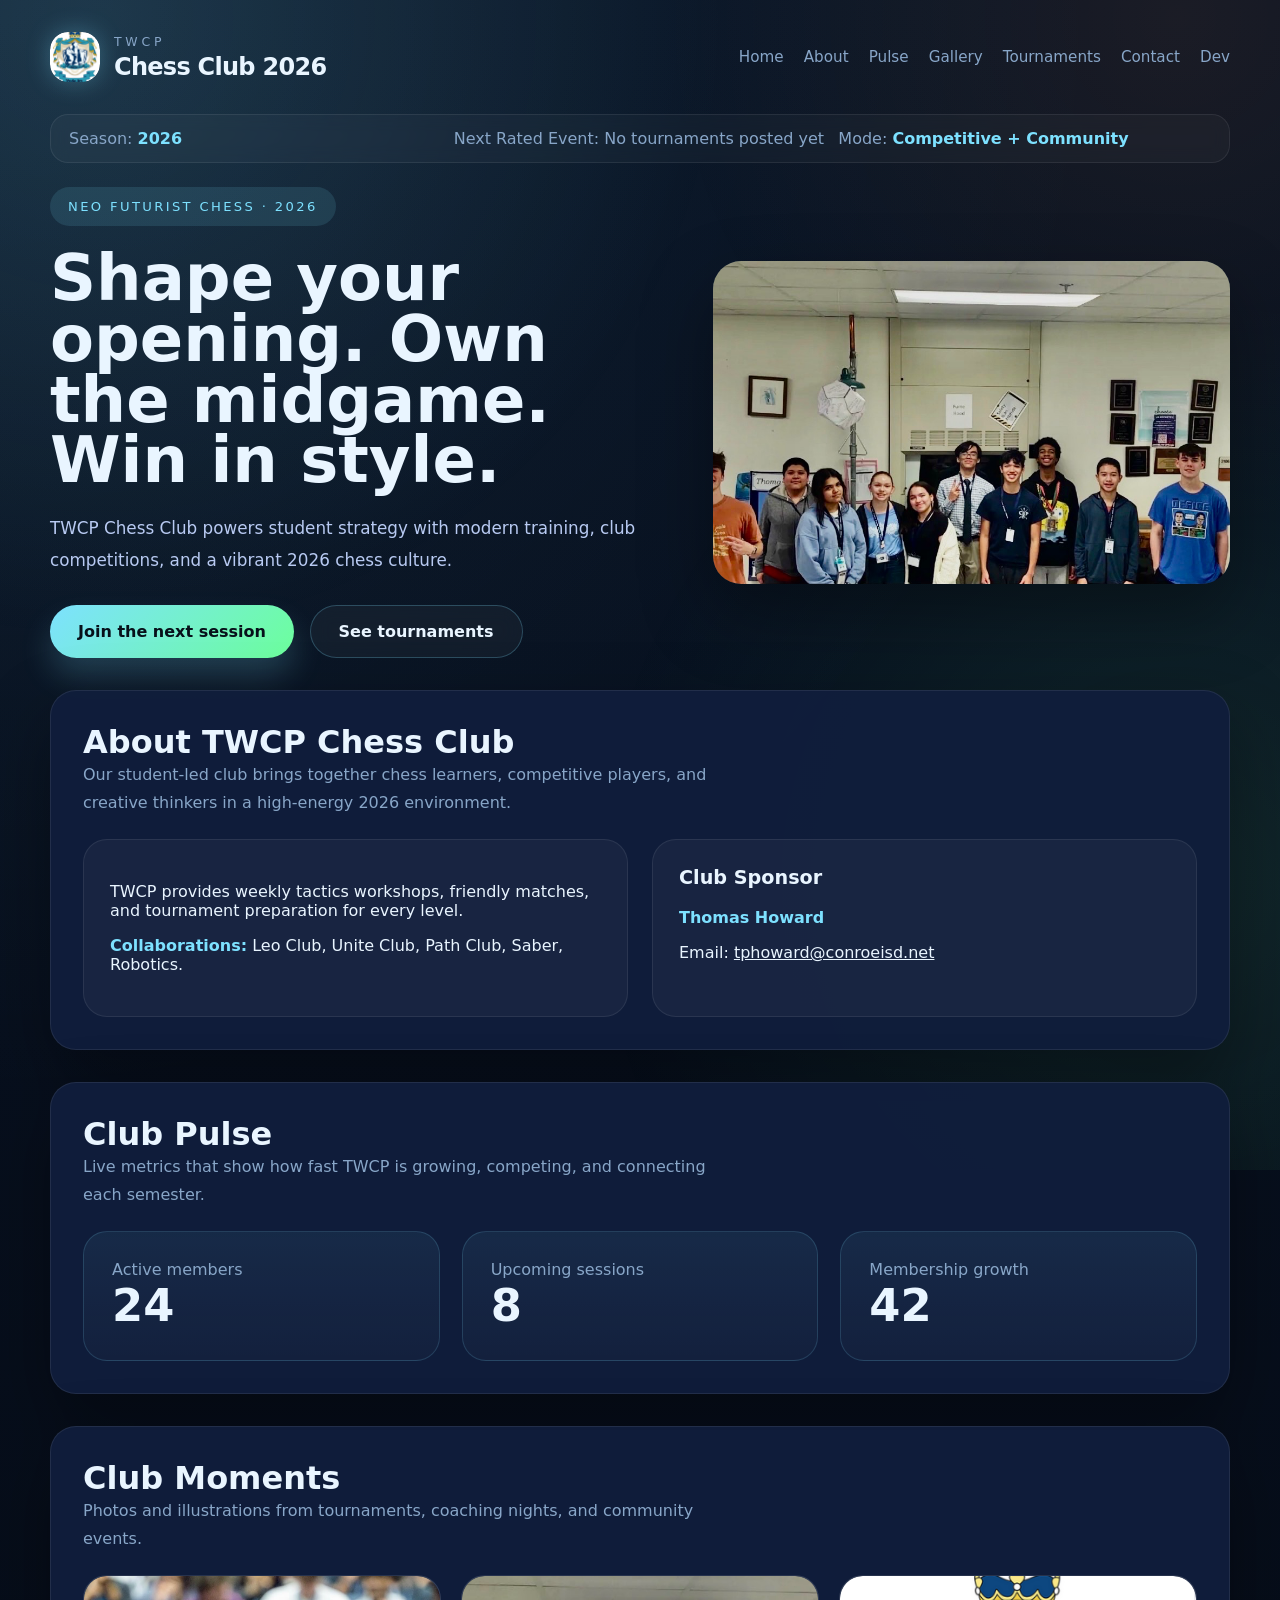
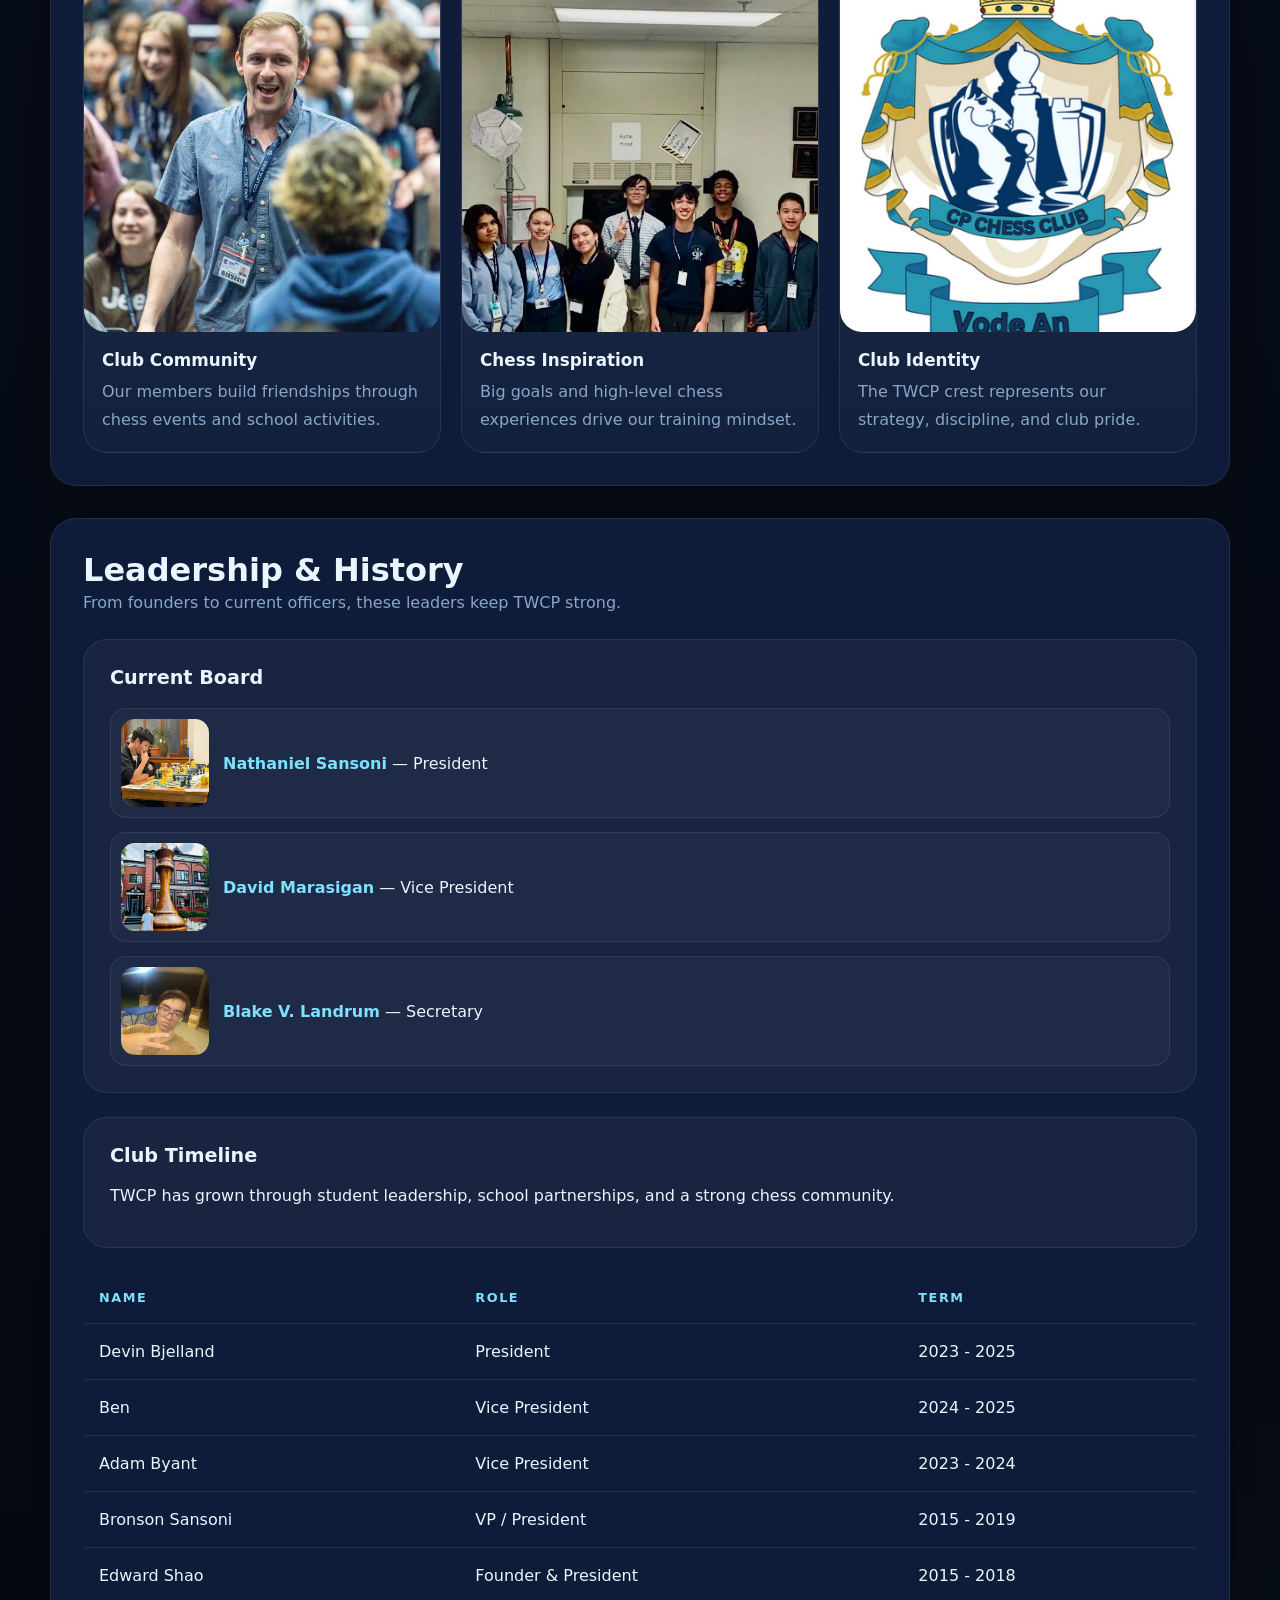
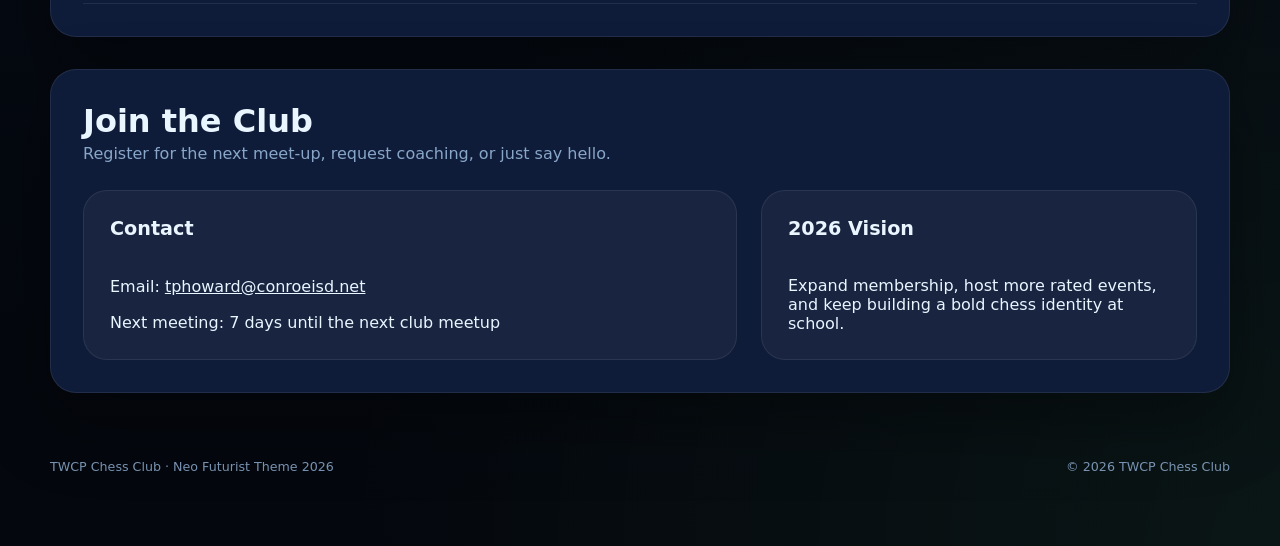
==== index.html @ beb4238e "Upgrade site to 2026, add tournaments/dev pages, and SEO metadata" ====
<!DOCTYPE html>
<html lang="en">
<head>
    <meta charset="UTF-8">
    <meta name="viewport" content="width=device-width, initial-scale=1.0">
    <title>TWCP Chess Club | Neo Futurist 2026</title>
    <meta name="description" content="TWCP Chess Club 2026: student-led chess training, tournaments, coaching, and club leadership at The Woodlands College Park.">
    <meta name="keywords" content="TWCP Chess Club, College Park Chess, student chess, school tournaments, chess club 2026">
    <meta name="author" content="TWCP Chess Club">
    <meta name="robots" content="index, follow, max-image-preview:large">
    <meta name="theme-color" content="#081223">
    <link rel="canonical" href="https://twcp-chess.github.io/">
    <meta property="og:type" content="website">
    <meta property="og:title" content="TWCP Chess Club | Neo Futurist 2026">
    <meta property="og:description" content="Join TWCP Chess Club for tournaments, training, and high-energy chess in 2026.">
    <meta property="og:url" content="https://twcp-chess.github.io/">
    <meta property="og:image" content="https://twcp-chess.github.io/assets/logo.png">
    <meta name="twitter:card" content="summary_large_image">
    <meta name="twitter:title" content="TWCP Chess Club | Neo Futurist 2026">
    <meta name="twitter:description" content="Student chess tournaments, growth, and community at TWCP in 2026.">
    <meta name="twitter:image" content="https://twcp-chess.github.io/assets/logo.png">
    <link rel="apple-touch-icon" sizes="180x180" href="apple-touch-icon.png">
    <link rel="icon" type="image/png" sizes="32x32" href="favicon-32x32.png">
    <link rel="icon" type="image/png" sizes="16x16" href="favicon-16x16.png">
    <link rel="manifest" href="site.webmanifest">
    <link rel="shortcut icon" href="favicon.ico">
    <link rel="stylesheet" href="styles.css">
    <script type="application/ld+json">
    {
      "@context": "https://schema.org",
      "@type": "SportsOrganization",
      "name": "TWCP Chess Club",
      "url": "https://twcp-chess.github.io/",
      "logo": "https://twcp-chess.github.io/assets/logo.png",
      "sport": "Chess",
      "email": "tphoward@conroeisd.net"
    }
    </script>
</head>
<body>
    <div class="ambient-glow"></div>
    <div class="page">
        <header class="site-header">
            <a class="brand" href="index.html#home">
                <span class="brand-mark"><img src="assets/logo.png" alt="TWCP Chess Club crest"></span>
                <span class="brand-title">
                    <small>TWCP</small>
                    <strong>Chess Club 2026</strong>
                </span>
            </a>
            <nav class="site-nav">
                <a href="#home">Home</a>
                <a href="#about">About</a>
                <a href="#pulse">Pulse</a>
                <a href="#gallery">Gallery</a>
                <a href="tournaments.html">Tournaments</a>
                <a href="#contact">Contact</a>
                <a href="dev.html">Dev</a>
            </nav>
        </header>

        <main>
            <section class="status-strip reveal">
                <p>Season: <strong>2026</strong></p>
                <p>Next Rated Event: <span class="next-event-inline">Loading…</span></p>
                <p>Mode: <strong>Competitive + Community</strong></p>
            </section>
            <section id="home" class="hero">
                <div class="hero-copy">
                    <span class="badge">Neo Futurist Chess · 2026</span>
                    <h1 class="hero-title">Shape your opening. Own the midgame. Win in style.</h1>
                    <p>TWCP Chess Club powers student strategy with modern training, club competitions, and a vibrant 2026 chess culture.</p>
                    <div class="hero-actions">
                        <a href="#contact" class="button button-primary">Join the next session</a>
                        <a href="tournaments.html" class="button button-secondary">See tournaments</a>
                    </div>
                </div>
                <div class="hero-media">
                    <img src="assets/images/chess-hall.jpg" alt="TWCP member at the World Chess Hall of Fame" loading="lazy">
                </div>
            </section>

            <section id="about" class="panel">
                <div class="section-heading">
                    <div>
                        <h2>About TWCP Chess Club</h2>
                        <p>Our student-led club brings together chess learners, competitive players, and creative thinkers in a high-energy 2026 environment.</p>
                    </div>
                </div>
                <div class="content-grid grid-2">
                    <div class="card">
                        <p>TWCP provides weekly tactics workshops, friendly matches, and tournament preparation for every level.</p>
                        <p><strong>Collaborations:</strong> Leo Club, Unite Club, Path Club, Saber, Robotics.</p>
                    </div>
                    <div class="card">
                        <h3>Club Sponsor</h3>
                        <p><strong>Thomas Howard</strong></p>
                        <p>Email: <a href="mailto:tphoward@conroeisd.net">tphoward@conroeisd.net</a></p>
                    </div>
                </div>
            </section>

            <section id="pulse" class="panel">
                <div class="section-heading">
                    <div>
                        <h2>Club Pulse</h2>
                        <p>Live metrics that show how fast TWCP is growing, competing, and connecting each semester.</p>
                    </div>
                </div>
                <div class="stats-grid">
                    <div class="stat-card">
                        <p>Active members</p>
                        <span class="stat-number" data-target="24">0</span>
                    </div>
                    <div class="stat-card">
                        <p>Upcoming sessions</p>
                        <span class="stat-number" data-target="8">0</span>
                    </div>
                    <div class="stat-card">
                        <p>Membership growth</p>
                        <span class="stat-number" data-target="42">0</span>
                    </div>
                </div>
            </section>

            <section id="gallery" class="panel">
                <div class="section-heading">
                    <div>
                        <h2>Club Moments</h2>
                        <p>Photos and illustrations from tournaments, coaching nights, and community events.</p>
                    </div>
                </div>
                <div class="gallery-grid">
                    <article class="gallery-card">
                        <img src="assets/images/club-group.jpg" alt="TWCP Chess Club members group photo">
                        <div class="caption">
                            <h3>Club Community</h3>
                            <p>Our members build friendships through chess events and school activities.</p>
                        </div>
                    </article>
                    <article class="gallery-card">
                        <img src="assets/images/chess-hall.jpg" alt="TWCP member visiting World Chess Hall of Fame">
                        <div class="caption">
                            <h3>Chess Inspiration</h3>
                            <p>Big goals and high-level chess experiences drive our training mindset.</p>
                        </div>
                    </article>
                    <article class="gallery-card">
                        <img src="assets/logo.png" alt="TWCP Chess Club crest logo">
                        <div class="caption">
                            <h3>Club Identity</h3>
                            <p>The TWCP crest represents our strategy, discipline, and club pride.</p>
                        </div>
                    </article>
                </div>
            </section>

            <section id="leadership" class="panel">
                <div class="section-heading">
                    <div>
                        <h2>Leadership & History</h2>
                        <p>From founders to current officers, these leaders keep TWCP strong.</p>
                    </div>
                </div>
                <div class="content-grid">
                    <div class="card">
                        <h3>Current Board</h3>
                        <div class="leaders-grid">
                            <article class="leader-card">
                                <img src="assets/images/nathaniel-sansoni.png" alt="Nathaniel Sansoni portrait">
                                <p><strong>Nathaniel Sansoni</strong> — President</p>
                            </article>
                            <article class="leader-card">
                                <img src="assets/images/david-marasigan.jpg" alt="David Marasigan portrait">
                                <p><strong>David Marasigan</strong> — Vice President</p>
                            </article>
                            <article class="leader-card">
                                <img src="assets/images/blake-landrum.jpg" alt="Blake V. Landrum portrait">
                                <p><strong>Blake V. Landrum</strong> — Secretary</p>
                            </article>
                        </div>
                    </div>
                    <div class="card">
                        <h3>Club Timeline</h3>
                        <p>TWCP has grown through student leadership, school partnerships, and a strong chess community.</p>
                    </div>
                </div>
                <table class="leadership-table">
                    <thead>
                        <tr>
                            <th>Name</th>
                            <th>Role</th>
                            <th>Term</th>
                        </tr>
                    </thead>
                    <tbody>
                        <tr><td>Devin Bjelland</td><td>President</td><td>2023 - 2025</td></tr>
                        <tr><td>Ben</td><td>Vice President</td><td>2024 - 2025</td></tr>
                        <tr><td>Adam Byant</td><td>Vice President</td><td>2023 - 2024</td></tr>
                        <tr><td>Bronson Sansoni</td><td>VP / President</td><td>2015 - 2019</td></tr>
                        <tr><td>Edward Shao</td><td>Founder & President</td><td>2015 - 2018</td></tr>
                    </tbody>
                </table>
            </section>

            <section id="contact" class="panel">
                <div class="section-heading">
                    <div>
                        <h2>Join the Club</h2>
                        <p>Register for the next meet-up, request coaching, or just say hello.</p>
                    </div>
                </div>
                <div class="contact-grid">
                    <div class="card contact-card">
                        <h3>Contact</h3>
                        <p>Email: <a href="mailto:tphoward@conroeisd.net">tphoward@conroeisd.net</a></p>
                        <p>Next meeting: <span class="next-event">Loading…</span></p>
                    </div>
                    <div class="card contact-card">
                        <h3>2026 Vision</h3>
                        <p>Expand membership, host more rated events, and keep building a bold chess identity at school.</p>
                    </div>
                </div>
            </section>
        </main>

        <footer class="footer">
            <small>TWCP Chess Club · Neo Futurist Theme 2026</small>
            <small>&copy; <span id="year"></span> TWCP Chess Club</small>
        </footer>
    </div>

    <script src="scripts.js"></script>
</body>
</html>
---- styles.css ----
:root {
    --bg: #05070f;
    --panel: rgba(16, 30, 60, 0.96);
    --panel-soft: rgba(24, 40, 72, 0.88);
    --border: rgba(125, 225, 255, 0.18);
    --text: #e9f5ff;
    --muted: #88a6c8;
    --neon: #7de1ff;
    --accent: #6cff9b;
    --shadow: 0 30px 70px rgba(0, 0, 0, 0.34);
    --radius: 26px;
}

* {
    box-sizing: border-box;
}

html {
    scroll-behavior: smooth;
}

body {
    margin: 0;
    min-height: 100%;
    font-family: Inter, system-ui, -apple-system, BlinkMacSystemFont, 'Segoe UI', sans-serif;
    color: var(--text);
    background: radial-gradient(circle at top left, rgba(125, 225, 255, 0.08), transparent 28%),
                radial-gradient(circle at bottom right, rgba(108, 255, 155, 0.06), transparent 24%),
                linear-gradient(180deg, #081223 0%, #04070d 100%);
    overflow-x: hidden;
}

.ambient-glow {
    position: fixed;
    inset: -30% -20%;
    background:
        radial-gradient(circle at 20% 20%, rgba(125, 225, 255, 0.12), transparent 34%),
        radial-gradient(circle at 80% 80%, rgba(108, 255, 155, 0.1), transparent 32%),
        radial-gradient(circle at 80% 20%, rgba(255, 156, 76, 0.08), transparent 28%);
    animation: drift 18s ease-in-out infinite alternate;
    pointer-events: none;
    z-index: 0;
}

@keyframes drift {
    from {
        transform: translate3d(-2%, -1%, 0) scale(1);
    }
    to {
        transform: translate3d(2%, 1%, 0) scale(1.08);
    }
}

img {
    display: block;
    max-width: 100%;
    height: auto;
    border-radius: 22px;
}

a {
    color: inherit;
}

.page {
    width: min(1180px, calc(100% - 32px));
    margin: 0 auto;
    padding: 32px 0 72px;
    position: relative;
    z-index: 1;
}

.site-header {
    display: flex;
    align-items: center;
    justify-content: space-between;
    flex-wrap: wrap;
    gap: 18px;
    padding-bottom: 24px;
}

.brand {
    display: inline-flex;
    align-items: center;
    gap: 14px;
    text-decoration: none;
}

.brand-mark {
    width: 50px;
    height: 50px;
    border-radius: 18px;
    overflow: hidden;
    display: inline-block;
    box-shadow: 0 0 25px rgba(125, 225, 255, 0.3);
}

.brand-mark img {
    width: 100%;
    height: 100%;
    object-fit: cover;
    border-radius: 18px;
}

.brand-title {
    display: grid;
    gap: 4px;
}

.brand-title small {
    text-transform: uppercase;
    letter-spacing: 0.3em;
    color: var(--muted);
    font-size: 0.78rem;
}

.brand-title strong {
    font-size: 1.5rem;
    letter-spacing: -0.03em;
}

.site-nav {
    display: flex;
    flex-wrap: wrap;
    gap: 20px;
    align-items: center;
}

.site-nav a {
    text-decoration: none;
    color: var(--muted);
    font-size: 0.95rem;
    transition: color 0.24s ease;
}

.site-nav a:hover {
    color: var(--neon);
}

.status-strip {
    display: grid;
    gap: 12px;
    grid-template-columns: repeat(3, minmax(0, 1fr));
    margin: 8px 0 20px;
    padding: 14px 18px;
    border: 1px solid rgba(255,255,255,0.08);
    border-radius: 18px;
    background: rgba(255,255,255,0.03);
    backdrop-filter: blur(8px);
}

.status-strip p {
    margin: 0;
    color: var(--muted);
}

.status-strip strong {
    color: var(--neon);
}

.hero {
    display: grid;
    grid-template-columns: 1.1fr 0.9fr;
    gap: 32px;
    align-items: center;
    margin-top: 24px;
}

.hero-copy {
    max-width: 620px;
}

.hero-copy .badge {
    display: inline-flex;
    align-items: center;
    gap: 10px;
    padding: 12px 18px;
    border-radius: 999px;
    background: rgba(125, 225, 255, 0.12);
    color: var(--neon);
    font-size: 0.82rem;
    letter-spacing: 0.18em;
    text-transform: uppercase;
}

.hero-title {
    margin: 22px 0 0;
    font-size: clamp(2.75rem, 5vw, 4.6rem);
    line-height: 0.95;
}

.hero-copy p {
    margin: 22px 0 0;
    color: #b8caf2;
    max-width: 620px;
    line-height: 1.9;
    font-size: 1.05rem;
}

.hero-actions {
    display: flex;
    flex-wrap: wrap;
    gap: 16px;
    margin-top: 28px;
}

.button {
    display: inline-flex;
    align-items: center;
    justify-content: center;
    padding: 16px 28px;
    border-radius: 999px;
    font-weight: 700;
    text-decoration: none;
    transition: transform 0.22s ease, box-shadow 0.22s ease;
}

.button-primary {
    background: linear-gradient(135deg, var(--neon), var(--accent));
    color: #07101a;
    box-shadow: 0 18px 32px rgba(125, 225, 255, 0.2);
}

.button-secondary {
    border: 1px solid rgba(125, 225, 255, 0.24);
    color: var(--text);
    backdrop-filter: blur(10px);
    background: rgba(255,255,255,0.04);
}

.button:hover {
    transform: translateY(-2px);
}

.hero-media {
    position: relative;
    overflow: hidden;
    border-radius: 28px;
    box-shadow: var(--shadow);
    background: linear-gradient(180deg, rgba(125,225,255,0.12), rgba(15,30,60,0.96));
}

.hero-media img {
    width: 100%;
    aspect-ratio: 16 / 10;
    object-fit: cover;
}

.panel {
    margin-top: 32px;
    padding: 32px;
    border-radius: var(--radius);
    background: var(--panel);
    border: 1px solid rgba(255,255,255,0.08);
    box-shadow: var(--shadow);
}

.reveal {
    opacity: 0;
    transform: translateY(14px);
    transition: opacity 0.45s ease, transform 0.45s ease;
}

.reveal.in-view {
    opacity: 1;
    transform: translateY(0);
}

.section-heading {
    display: flex;
    align-items: flex-end;
    justify-content: space-between;
    gap: 18px;
    margin-bottom: 22px;
}

.section-heading h2 {
    margin: 0;
    font-size: 2rem;
}

.section-heading p {
    margin: 0;
    color: var(--muted);
    max-width: 640px;
    line-height: 1.75;
}

.content-grid {
    display: grid;
    gap: 24px;
}

.grid-3 {
    grid-template-columns: repeat(3, minmax(0, 1fr));
}

.grid-2 {
    grid-template-columns: repeat(2, minmax(0, 1fr));
}

.card {
    padding: 26px;
    border-radius: 24px;
    background: rgba(255,255,255,0.04);
    border: 1px solid rgba(255,255,255,0.08);
}

.card strong {
    color: var(--neon);
}

.card h3 {
    margin-top: 0;
    font-size: 1.2rem;
}

.stats-grid {
    display: grid;
    gap: 22px;
    grid-template-columns: repeat(3, minmax(0, 1fr));
}

.stat-card {
    padding: 28px;
    background: linear-gradient(180deg, rgba(125,225,255,0.07), rgba(255,255,255,0.02));
    border: 1px solid rgba(125, 225, 255, 0.16);
    border-radius: 24px;
}

.stat-card p {
    margin: 0;
    color: var(--muted);
}

.stat-number {
    margin-top: 18px;
    font-size: 2.8rem;
    font-weight: 800;
}

.gallery-grid {
    display: grid;
    gap: 20px;
    grid-template-columns: repeat(3, minmax(0, 1fr));
}

.gallery-card {
    overflow: hidden;
    border-radius: 24px;
    background: linear-gradient(180deg, rgba(255,255,255,0.08), rgba(255,255,255,0.02));
    border: 1px solid rgba(255,255,255,0.08);
}

.gallery-card img {
    width: 100%;
    display: block;
    aspect-ratio: 1 / 1;
    object-fit: cover;
}

.gallery-card .caption {
    padding: 18px;
}

.gallery-card .caption h3 {
    margin: 0 0 8px;
    font-size: 1.05rem;
}

.gallery-card .caption p {
    margin: 0;
    color: var(--muted);
    line-height: 1.75;
}

.leadership-table {
    width: 100%;
    border-collapse: collapse;
    margin-top: 24px;
}

.leaders-grid {
    margin-top: 16px;
    display: grid;
    gap: 14px;
}

.leader-card {
    display: grid;
    grid-template-columns: 88px 1fr;
    align-items: center;
    gap: 14px;
    background: rgba(255,255,255,0.03);
    border: 1px solid rgba(255,255,255,0.08);
    border-radius: 16px;
    padding: 10px;
}

.leader-card img {
    width: 88px;
    height: 88px;
    border-radius: 14px;
    object-fit: cover;
}

.leader-card p {
    margin: 0;
}

.leadership-table th,
.leadership-table td {
    padding: 18px 16px;
    border-bottom: 1px solid rgba(255,255,255,0.08);
    text-align: left;
}

.leadership-table th {
    color: var(--neon);
    font-size: 0.8rem;
    letter-spacing: 0.12em;
    text-transform: uppercase;
}

.leadership-table tbody tr:hover {
    background: rgba(125, 225, 255, 0.06);
}

.contact-grid {
    display: grid;
    gap: 24px;
    grid-template-columns: 1.2fr 0.8fr;
}

.event-list {
    display: grid;
    gap: 16px;
    grid-template-columns: repeat(3, minmax(0, 1fr));
}

.event-card {
    padding: 18px;
    border-radius: 18px;
    border: 1px solid rgba(255,255,255,0.08);
    background: linear-gradient(160deg, rgba(125,225,255,0.12), rgba(255,255,255,0.03));
}

.event-card h3 {
    margin: 0 0 8px;
}

.event-card p {
    margin: 6px 0;
    color: var(--muted);
}

.pill {
    display: inline-flex;
    font-size: 0.78rem;
    padding: 4px 10px;
    border-radius: 999px;
    background: rgba(108, 255, 155, 0.16);
    color: #c9ffd5;
    border: 1px solid rgba(108, 255, 155, 0.35);
}

.auth-wrap {
    max-width: 520px;
    margin: 48px auto 0;
}

.auth-form,
.event-form {
    display: grid;
    gap: 12px;
}

input,
select,
textarea {
    width: 100%;
    padding: 12px;
    border-radius: 12px;
    border: 1px solid rgba(255,255,255,0.15);
    background: rgba(0,0,0,0.25);
    color: var(--text);
    font: inherit;
}

textarea {
    min-height: 96px;
    resize: vertical;
}

.button-danger {
    background: linear-gradient(135deg, #ff7070, #ff9a6b);
    color: #2a0909;
}

.dev-toolbar {
    display: flex;
    gap: 12px;
    flex-wrap: wrap;
}

.hidden {
    display: none !important;
}

.muted-line {
    margin: 0;
    color: var(--muted);
    min-height: 1.2em;
}

.contact-card {
    display: grid;
    gap: 16px;
}

.contact-card p,
.contact-card strong {
    margin: 0;
}

.footer {
    margin-top: 42px;
    padding-top: 24px;
    display: flex;
    justify-content: space-between;
    align-items: center;
    flex-wrap: wrap;
    gap: 12px;
    color: var(--muted);
    font-size: 0.95rem;
}

footer small {
    opacity: 0.88;
}

@media (max-width: 980px) {
    .hero {
        grid-template-columns: 1fr;
    }

    .stats-grid,
    .gallery-grid,
    .event-list,
    .status-strip {
        grid-template-columns: 1fr;
    }

    .contact-grid {
        grid-template-columns: 1fr;
    }
}

@media (max-width: 680px) {
    .page {
        width: calc(100% - 24px);
    }

    .site-header {
        align-items: flex-start;
    }

    .site-nav {
        justify-content: center;
        width: 100%;
    }

    .hero-title {
        font-size: 2.8rem;
    }
}
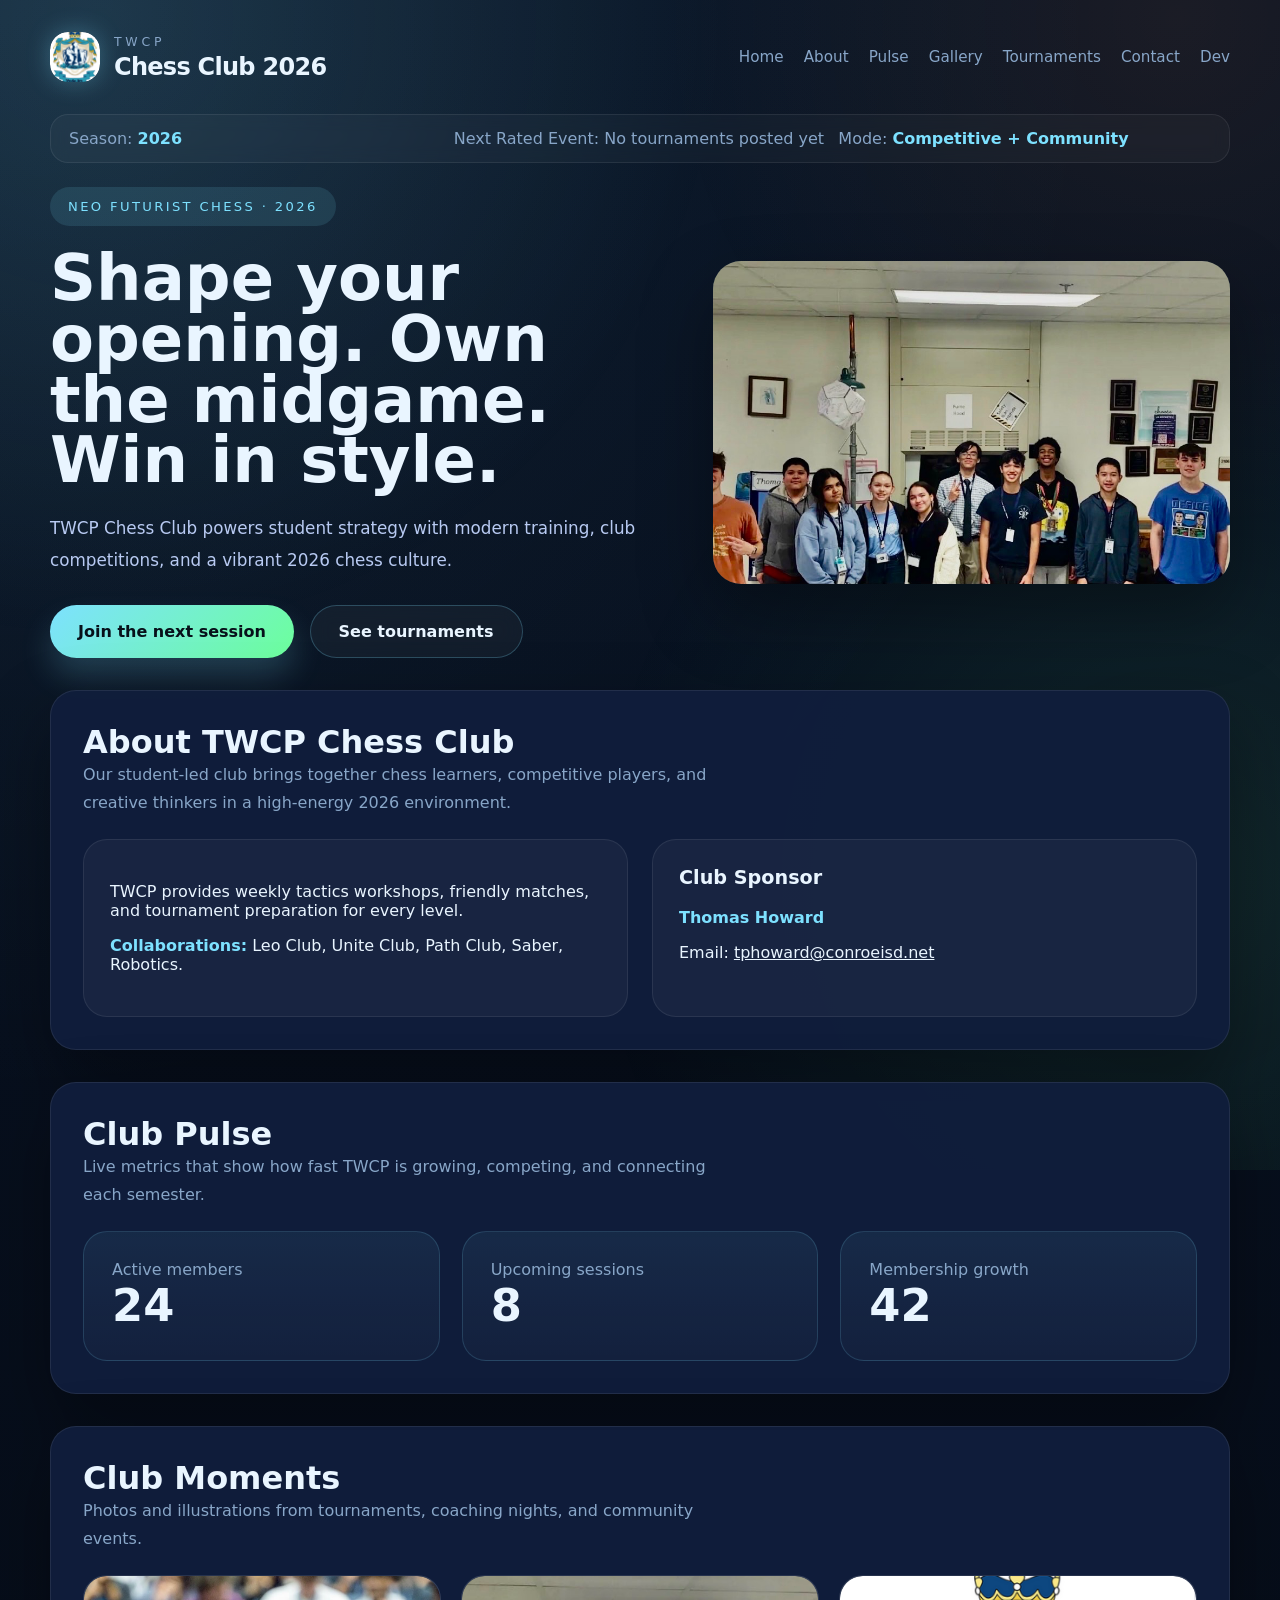
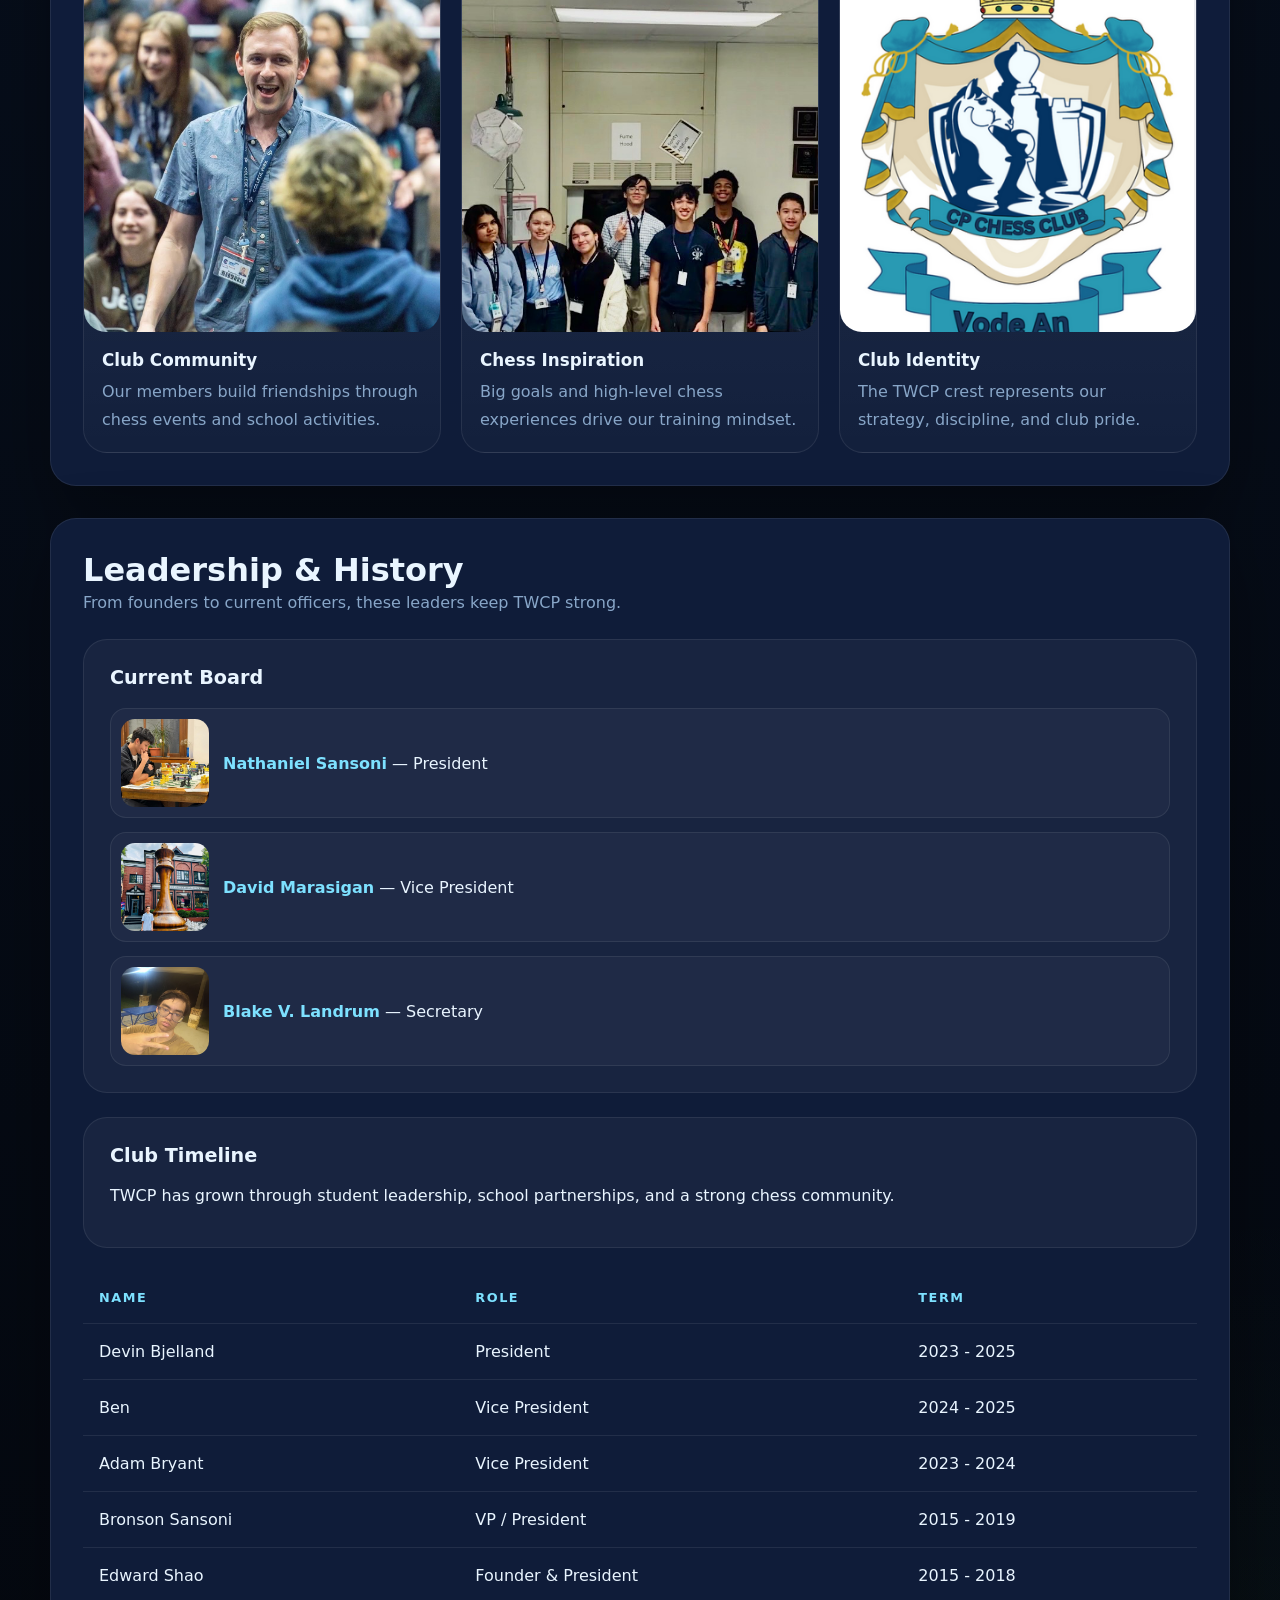
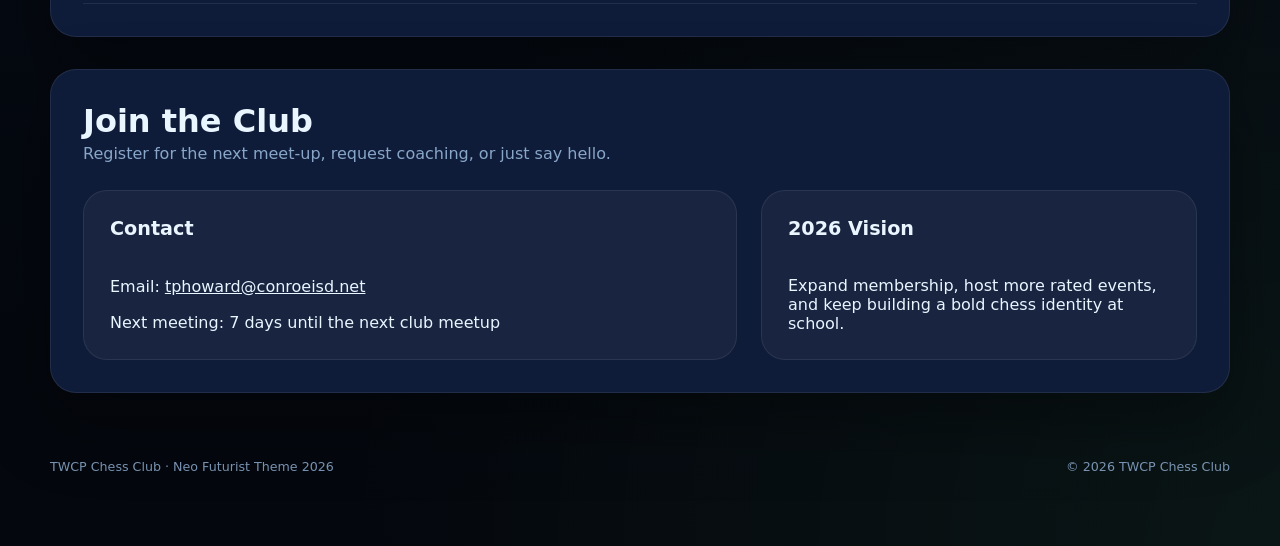
==== commit f02ebf33: "Name changes" ====
--- a/index.html
+++ b/index.html
@@ -196,7 +196,7 @@
                     <tbody>
                         <tr><td>Devin Bjelland</td><td>President</td><td>2023 - 2025</td></tr>
                         <tr><td>Ben</td><td>Vice President</td><td>2024 - 2025</td></tr>
-                        <tr><td>Adam Byant</td><td>Vice President</td><td>2023 - 2024</td></tr>
+                        <tr><td>Adam Bryant</td><td>Vice President</td><td>2023 - 2024</td></tr>
                         <tr><td>Bronson Sansoni</td><td>VP / President</td><td>2015 - 2019</td></tr>
                         <tr><td>Edward Shao</td><td>Founder & President</td><td>2015 - 2018</td></tr>
                     </tbody>
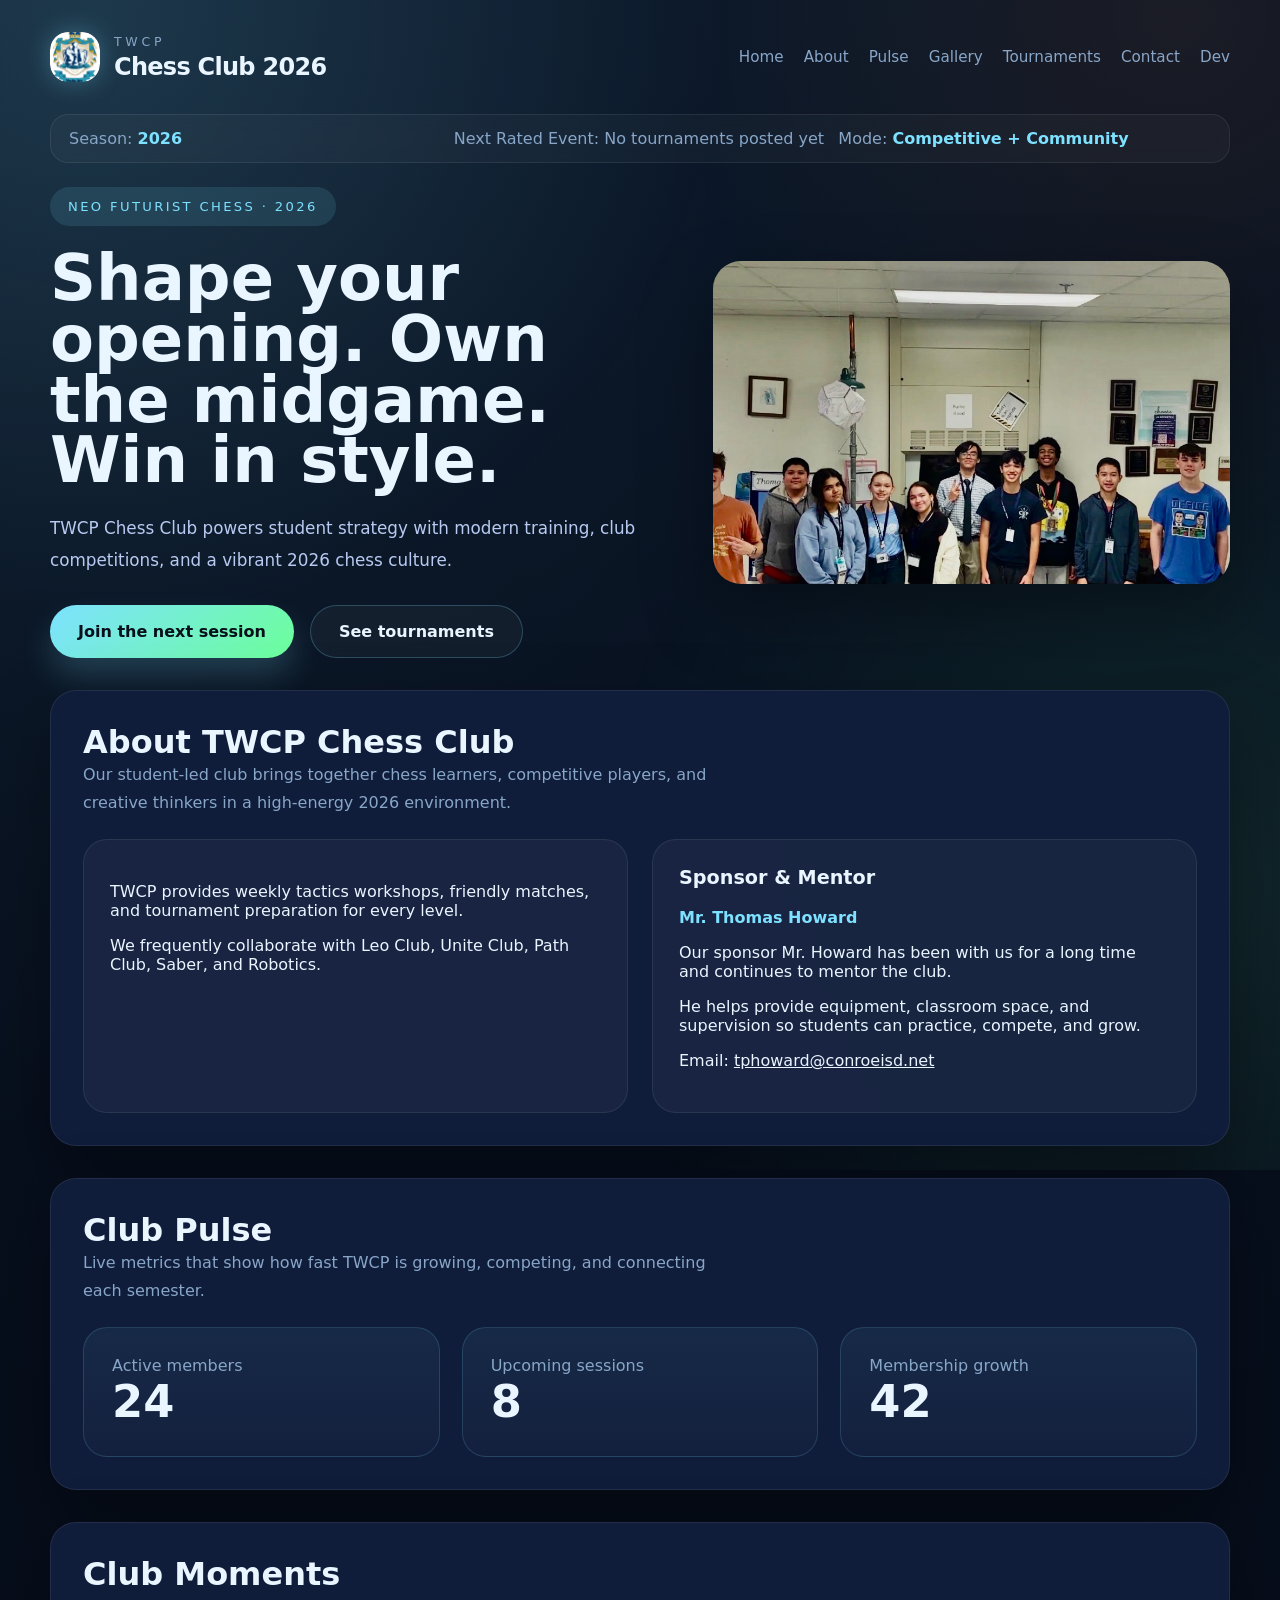
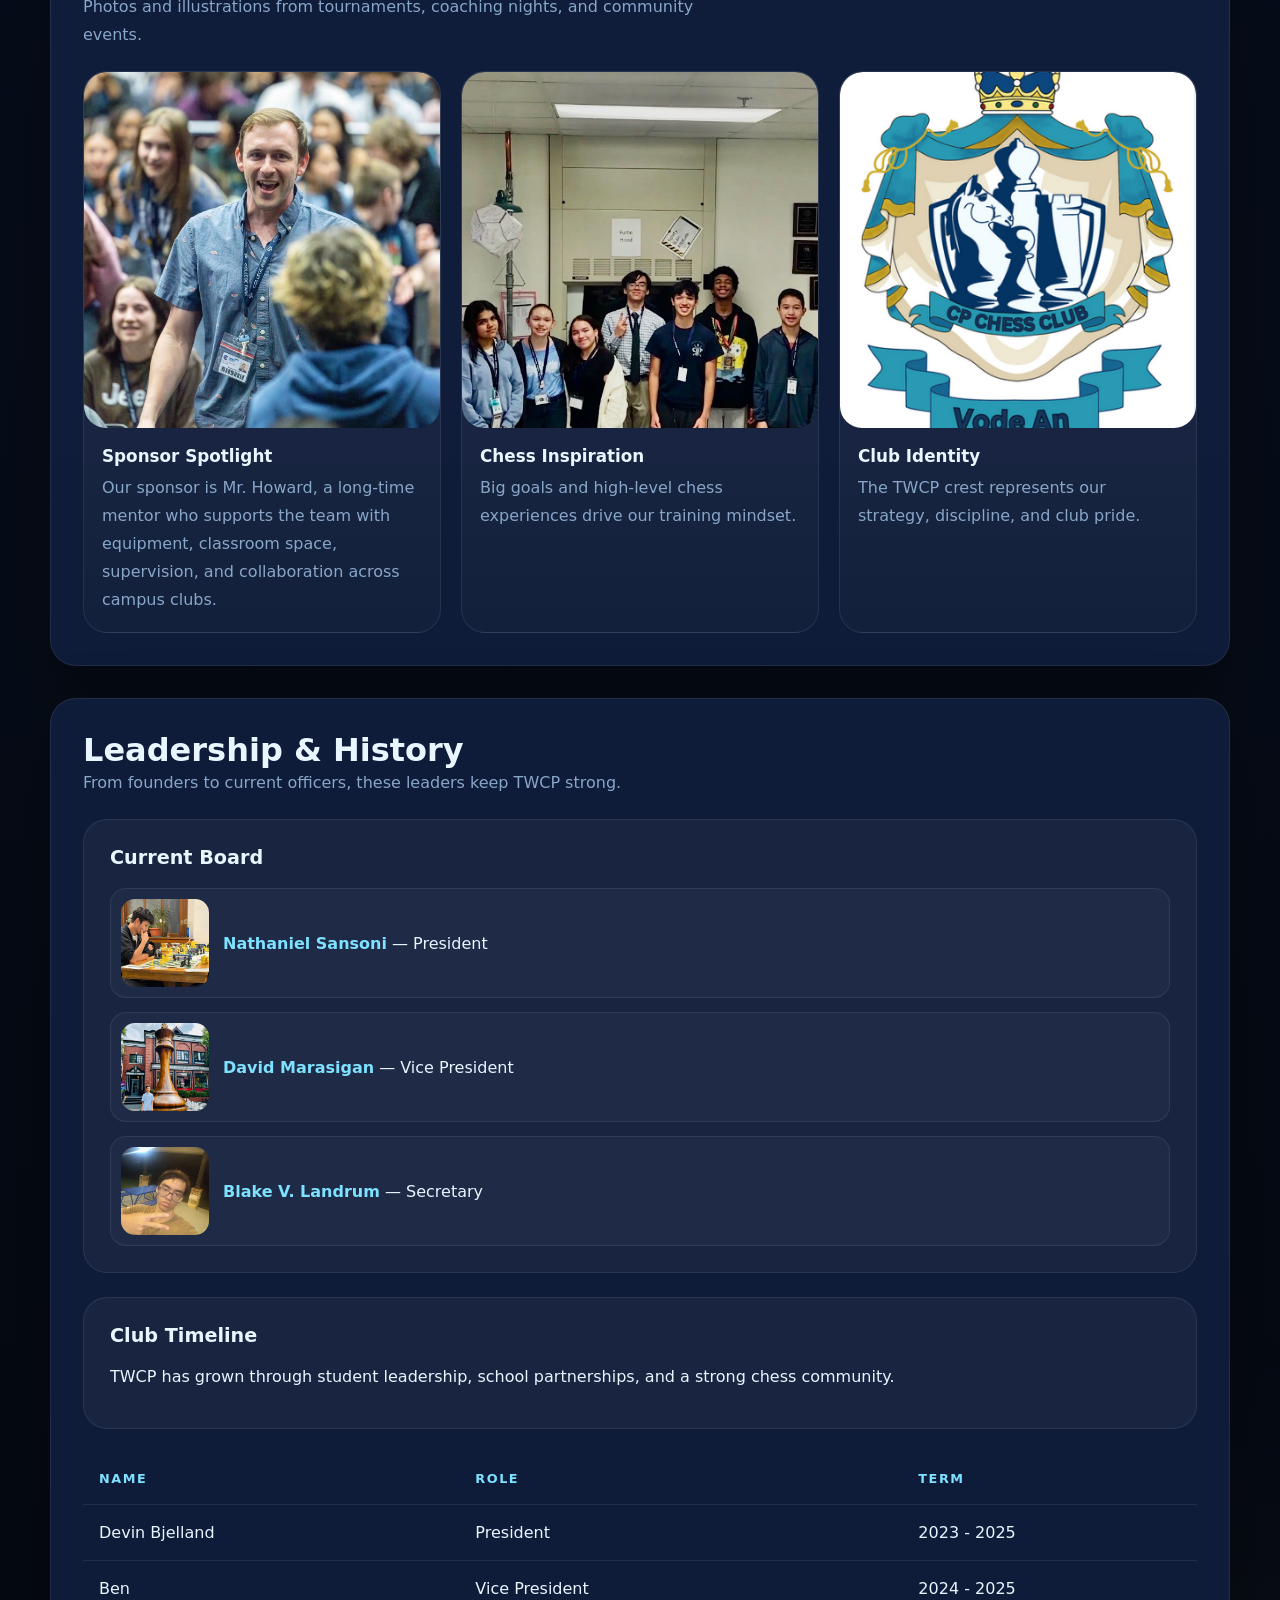
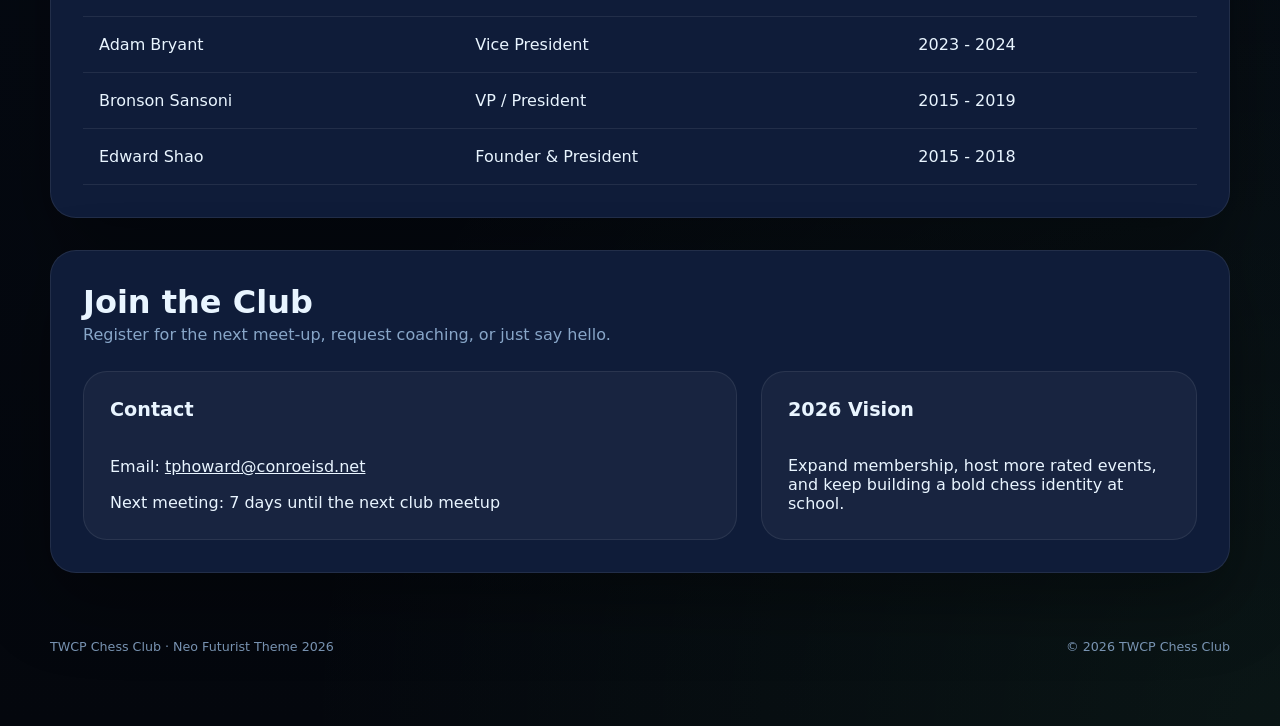
==== commit ab50054e: "Update sponsor and mentor spotlight content" ====
--- a/index.html
+++ b/index.html
@@ -90,11 +90,13 @@
                 <div class="content-grid grid-2">
                     <div class="card">
                         <p>TWCP provides weekly tactics workshops, friendly matches, and tournament preparation for every level.</p>
-                        <p><strong>Collaborations:</strong> Leo Club, Unite Club, Path Club, Saber, Robotics.</p>
-                    </div>
-                    <div class="card">
-                        <h3>Club Sponsor</h3>
-                        <p><strong>Thomas Howard</strong></p>
+                        <p>We frequently collaborate with Leo Club, Unite Club, Path Club, Saber, and Robotics.</p>
+                    </div>
+                    <div class="card">
+                        <h3>Sponsor & Mentor</h3>
+                        <p><strong>Mr. Thomas Howard</strong></p>
+                        <p>Our sponsor Mr. Howard has been with us for a long time and continues to mentor the club.</p>
+                        <p>He helps provide equipment, classroom space, and supervision so students can practice, compete, and grow.</p>
                         <p>Email: <a href="mailto:tphoward@conroeisd.net">tphoward@conroeisd.net</a></p>
                     </div>
                 </div>
@@ -134,8 +136,8 @@
                     <article class="gallery-card">
                         <img src="assets/images/club-group.jpg" alt="TWCP Chess Club members group photo">
                         <div class="caption">
-                            <h3>Club Community</h3>
-                            <p>Our members build friendships through chess events and school activities.</p>
+                            <h3>Sponsor Spotlight</h3>
+                            <p>Our sponsor is Mr. Howard, a long-time mentor who supports the team with equipment, classroom space, supervision, and collaboration across campus clubs.</p>
                         </div>
                     </article>
                     <article class="gallery-card">
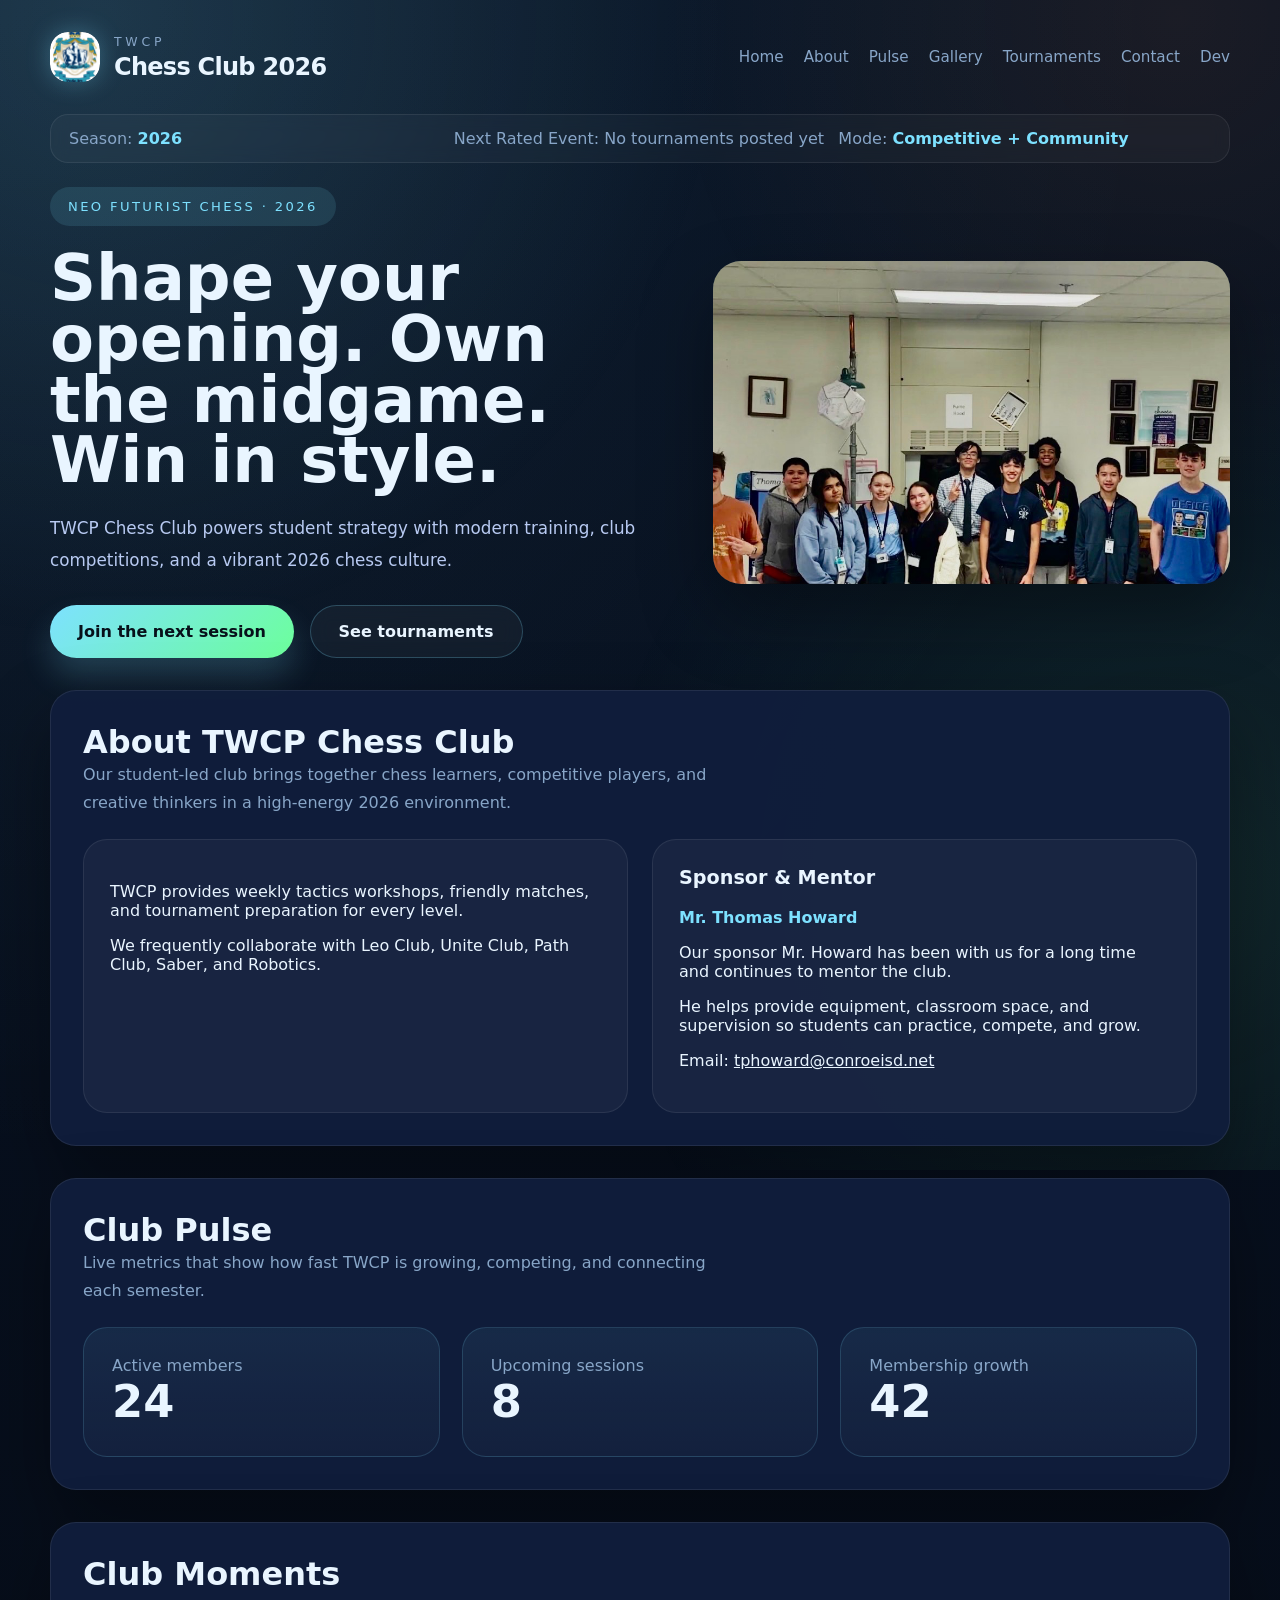
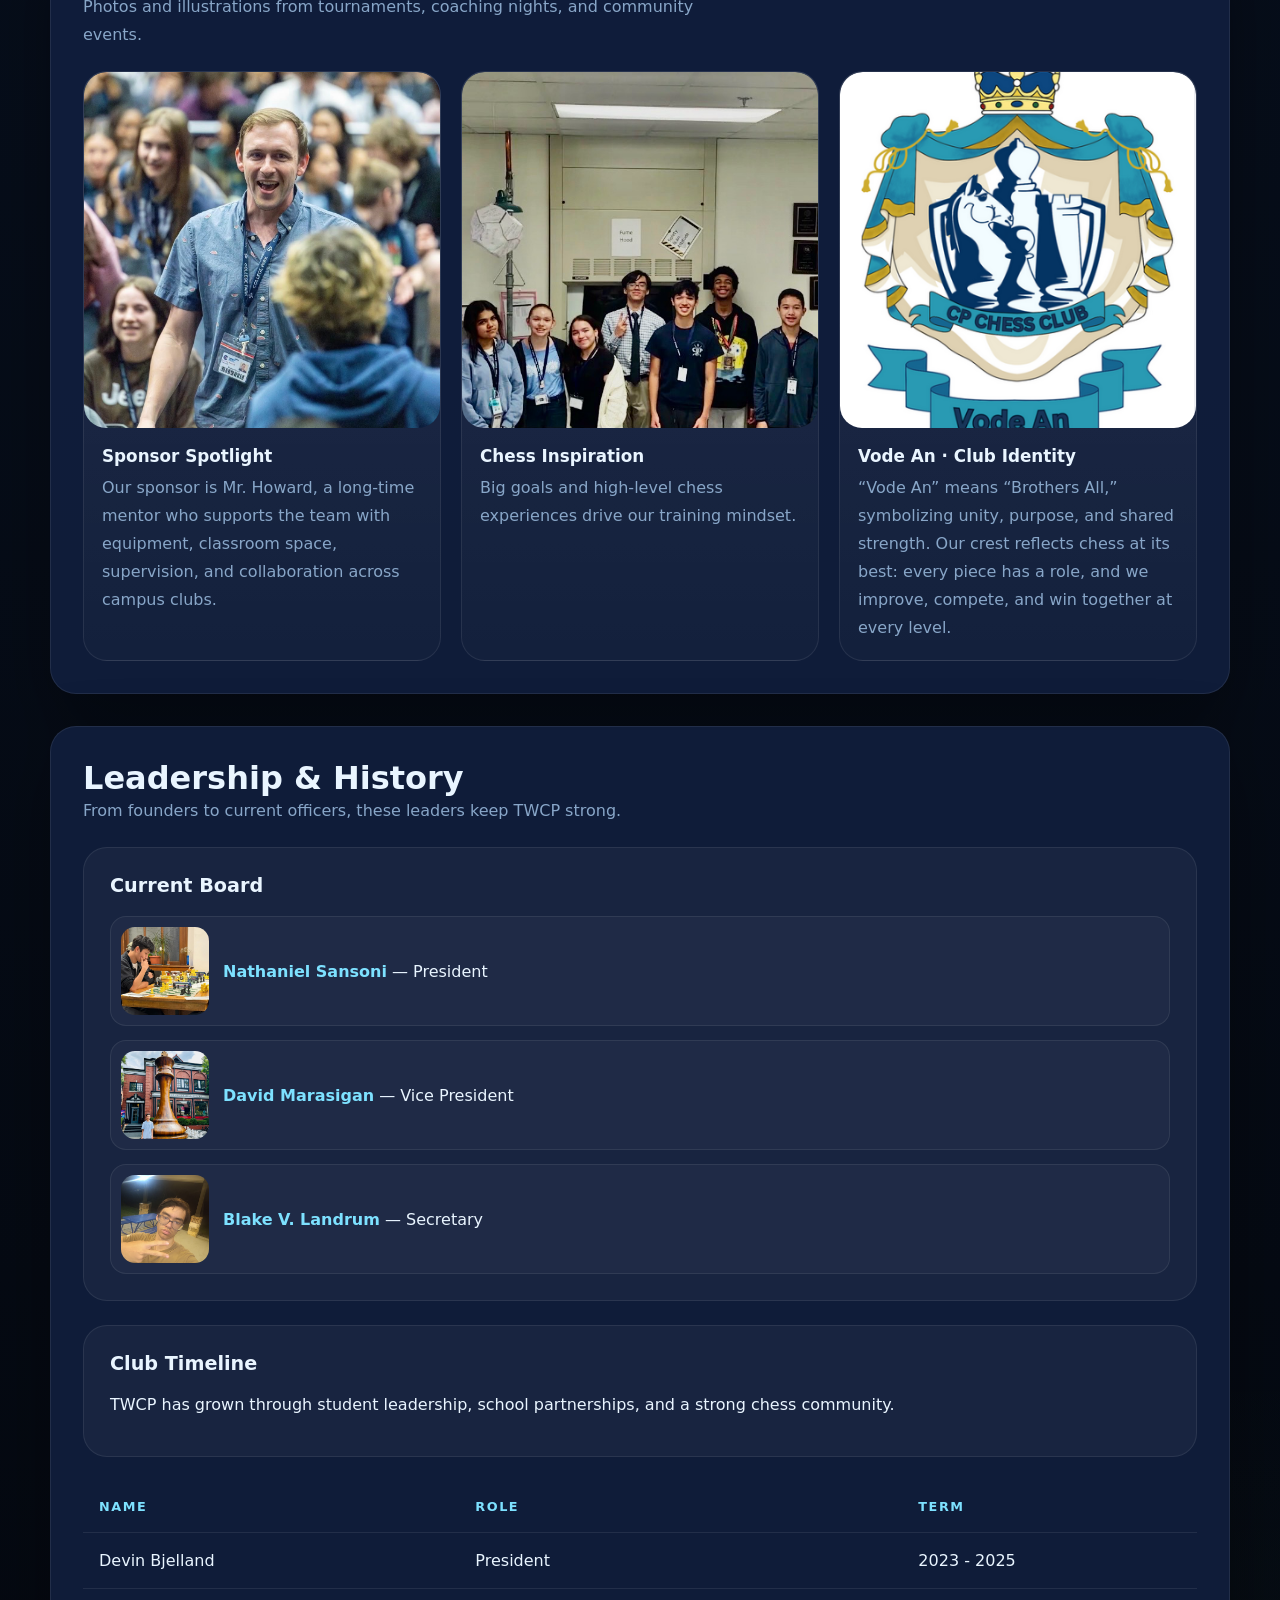
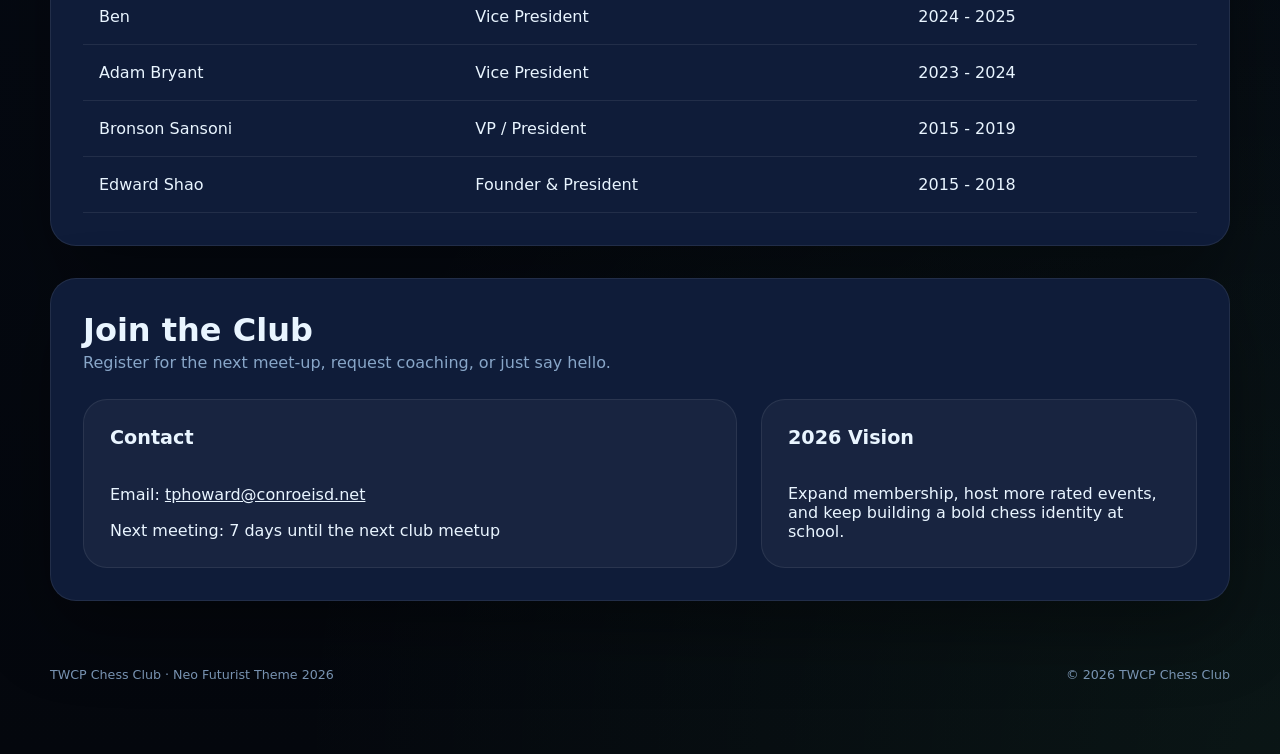
==== commit 606f746b: "Refine club identity section with Vode An meaning" ====
--- a/index.html
+++ b/index.html
@@ -150,8 +150,8 @@
                     <article class="gallery-card">
                         <img src="assets/logo.png" alt="TWCP Chess Club crest logo">
                         <div class="caption">
-                            <h3>Club Identity</h3>
-                            <p>The TWCP crest represents our strategy, discipline, and club pride.</p>
+                            <h3>Vode An · Club Identity</h3>
+                            <p>“Vode An” means “Brothers All,” symbolizing unity, purpose, and shared strength. Our crest reflects chess at its best: every piece has a role, and we improve, compete, and win together at every level.</p>
                         </div>
                     </article>
                 </div>
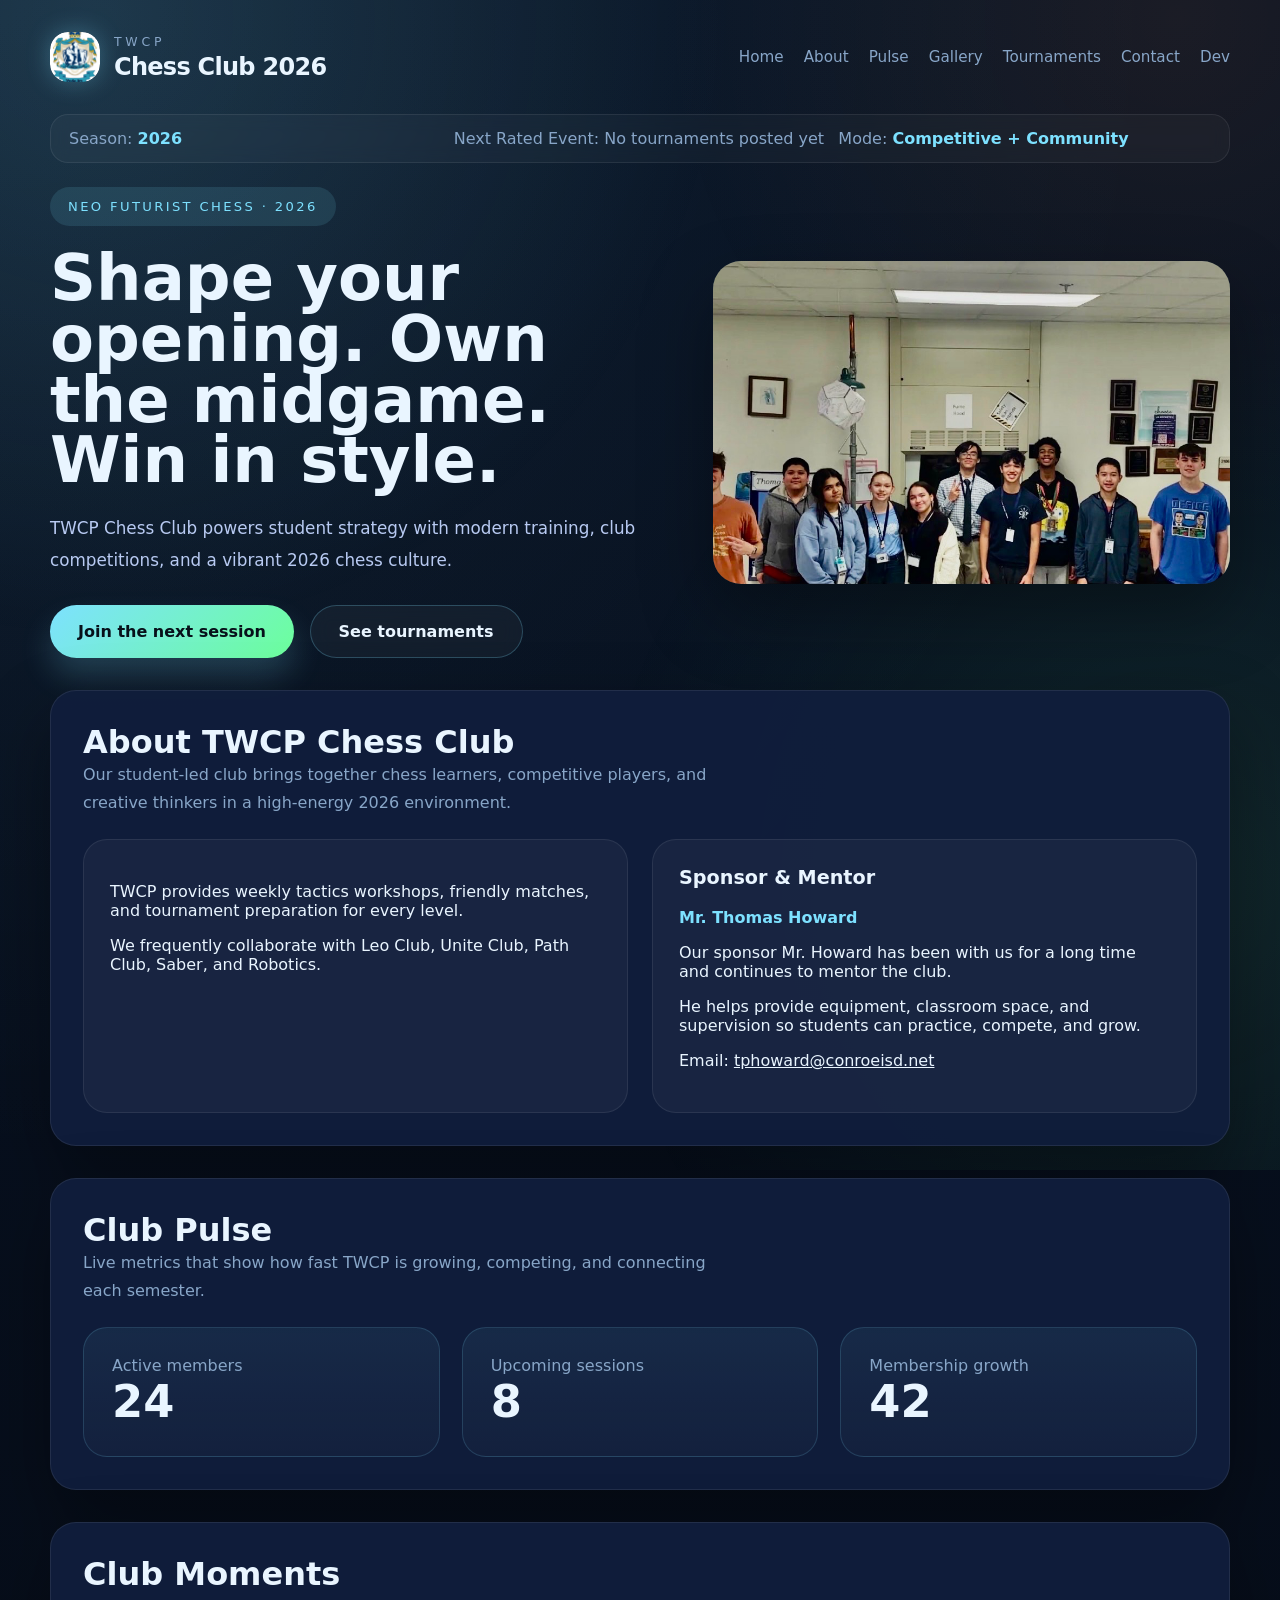
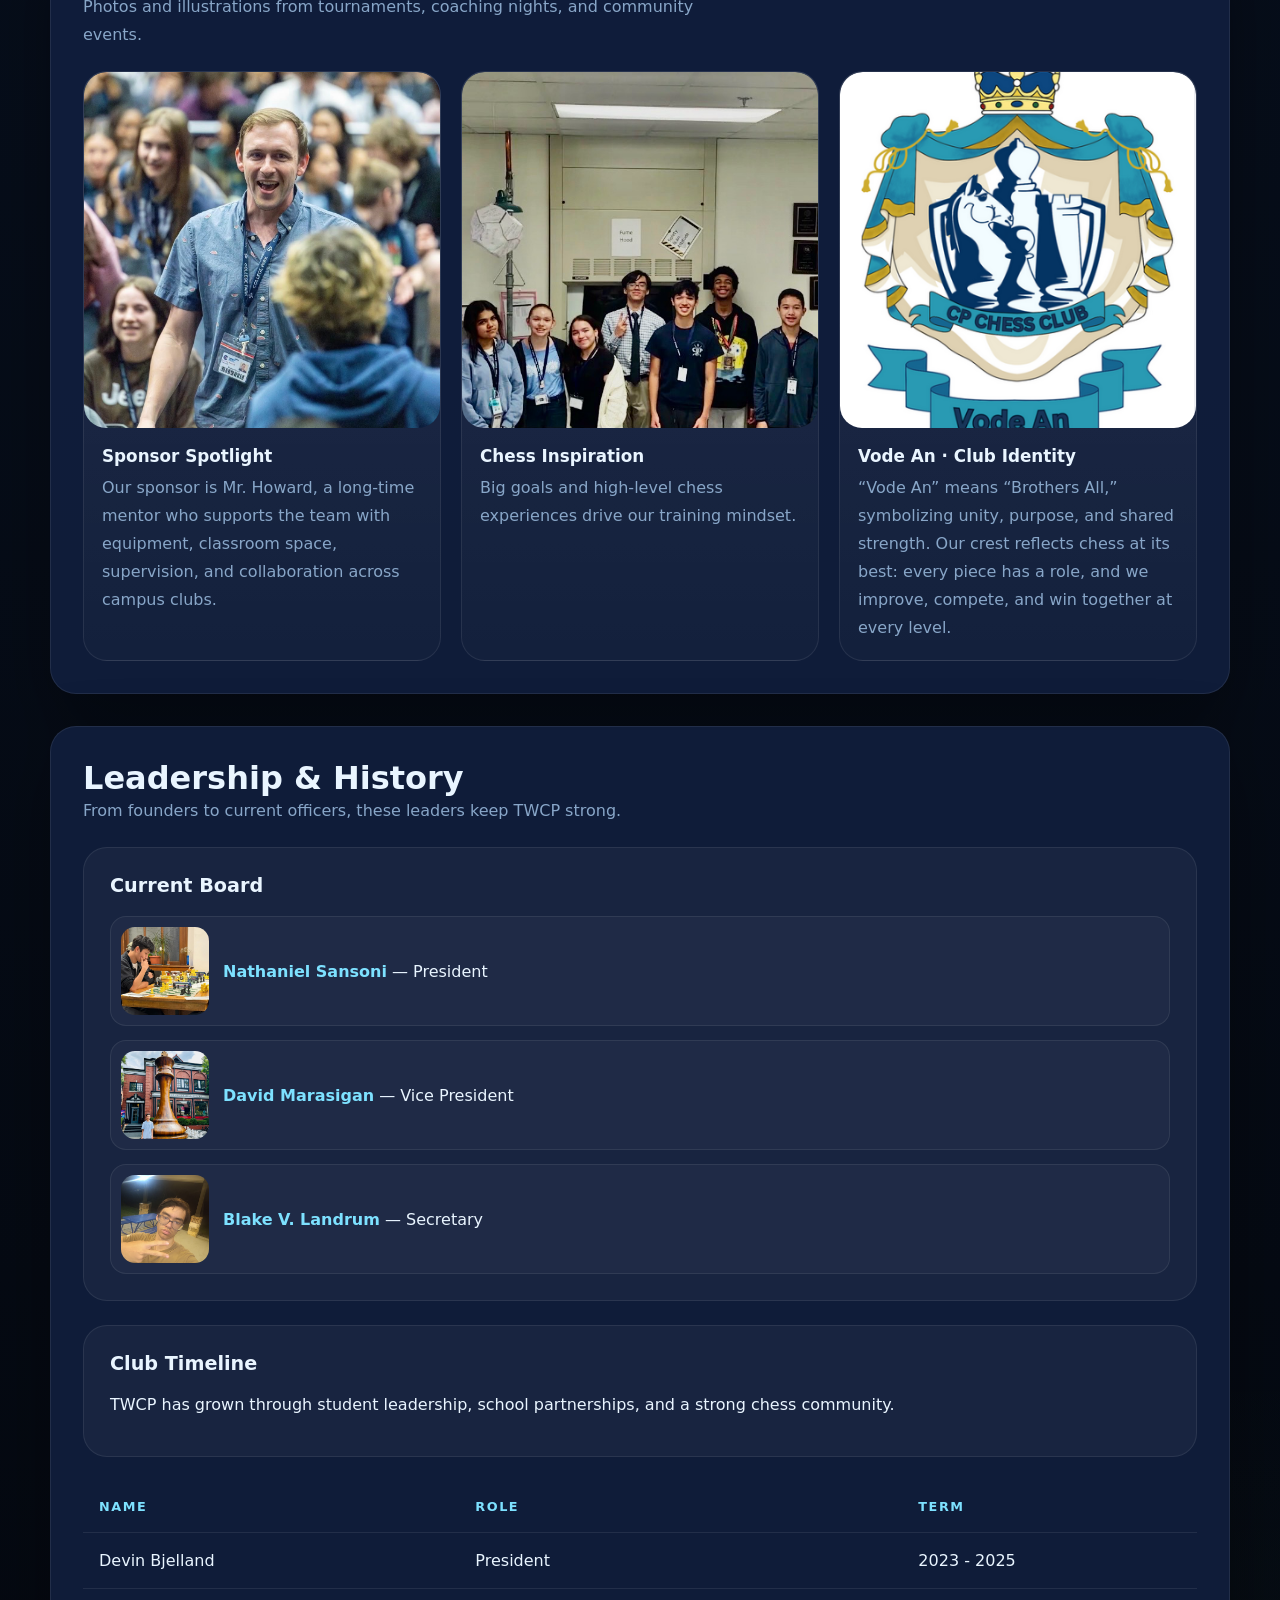
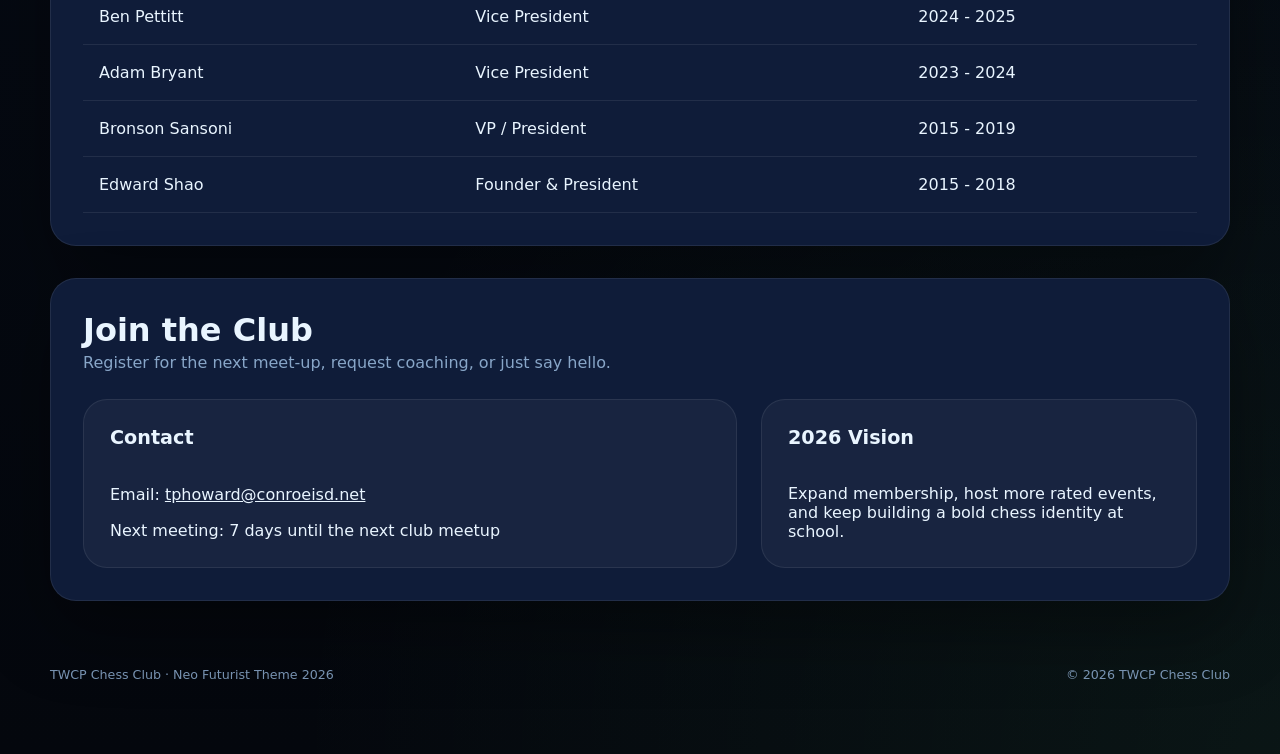
==== commit 3142782f: "Update Ben to Ben Pettitt in leadership table" ====
--- a/index.html
+++ b/index.html
@@ -197,7 +197,7 @@
                     </thead>
                     <tbody>
                         <tr><td>Devin Bjelland</td><td>President</td><td>2023 - 2025</td></tr>
-                        <tr><td>Ben</td><td>Vice President</td><td>2024 - 2025</td></tr>
+                        <tr><td>Ben Pettitt</td><td>Vice President</td><td>2024 - 2025</td></tr>
                         <tr><td>Adam Bryant</td><td>Vice President</td><td>2023 - 2024</td></tr>
                         <tr><td>Bronson Sansoni</td><td>VP / President</td><td>2015 - 2019</td></tr>
                         <tr><td>Edward Shao</td><td>Founder & President</td><td>2015 - 2018</td></tr>
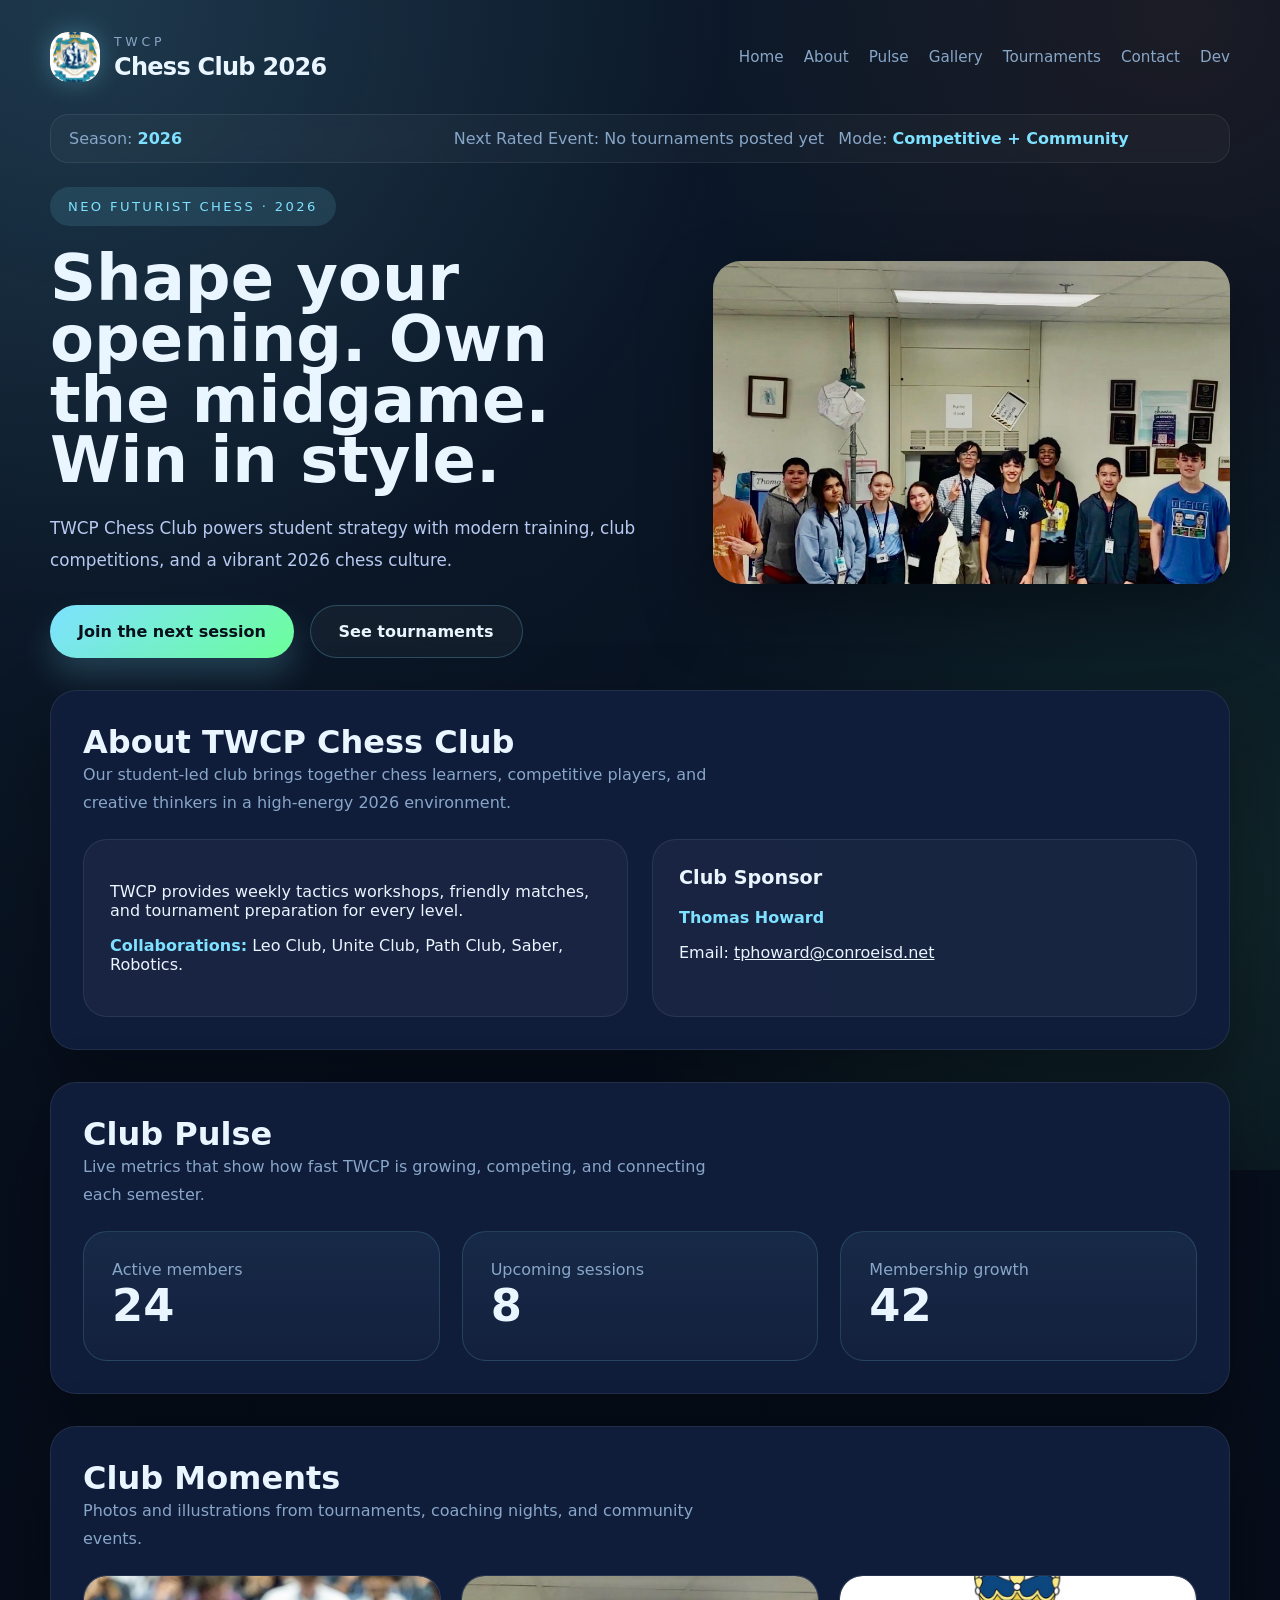
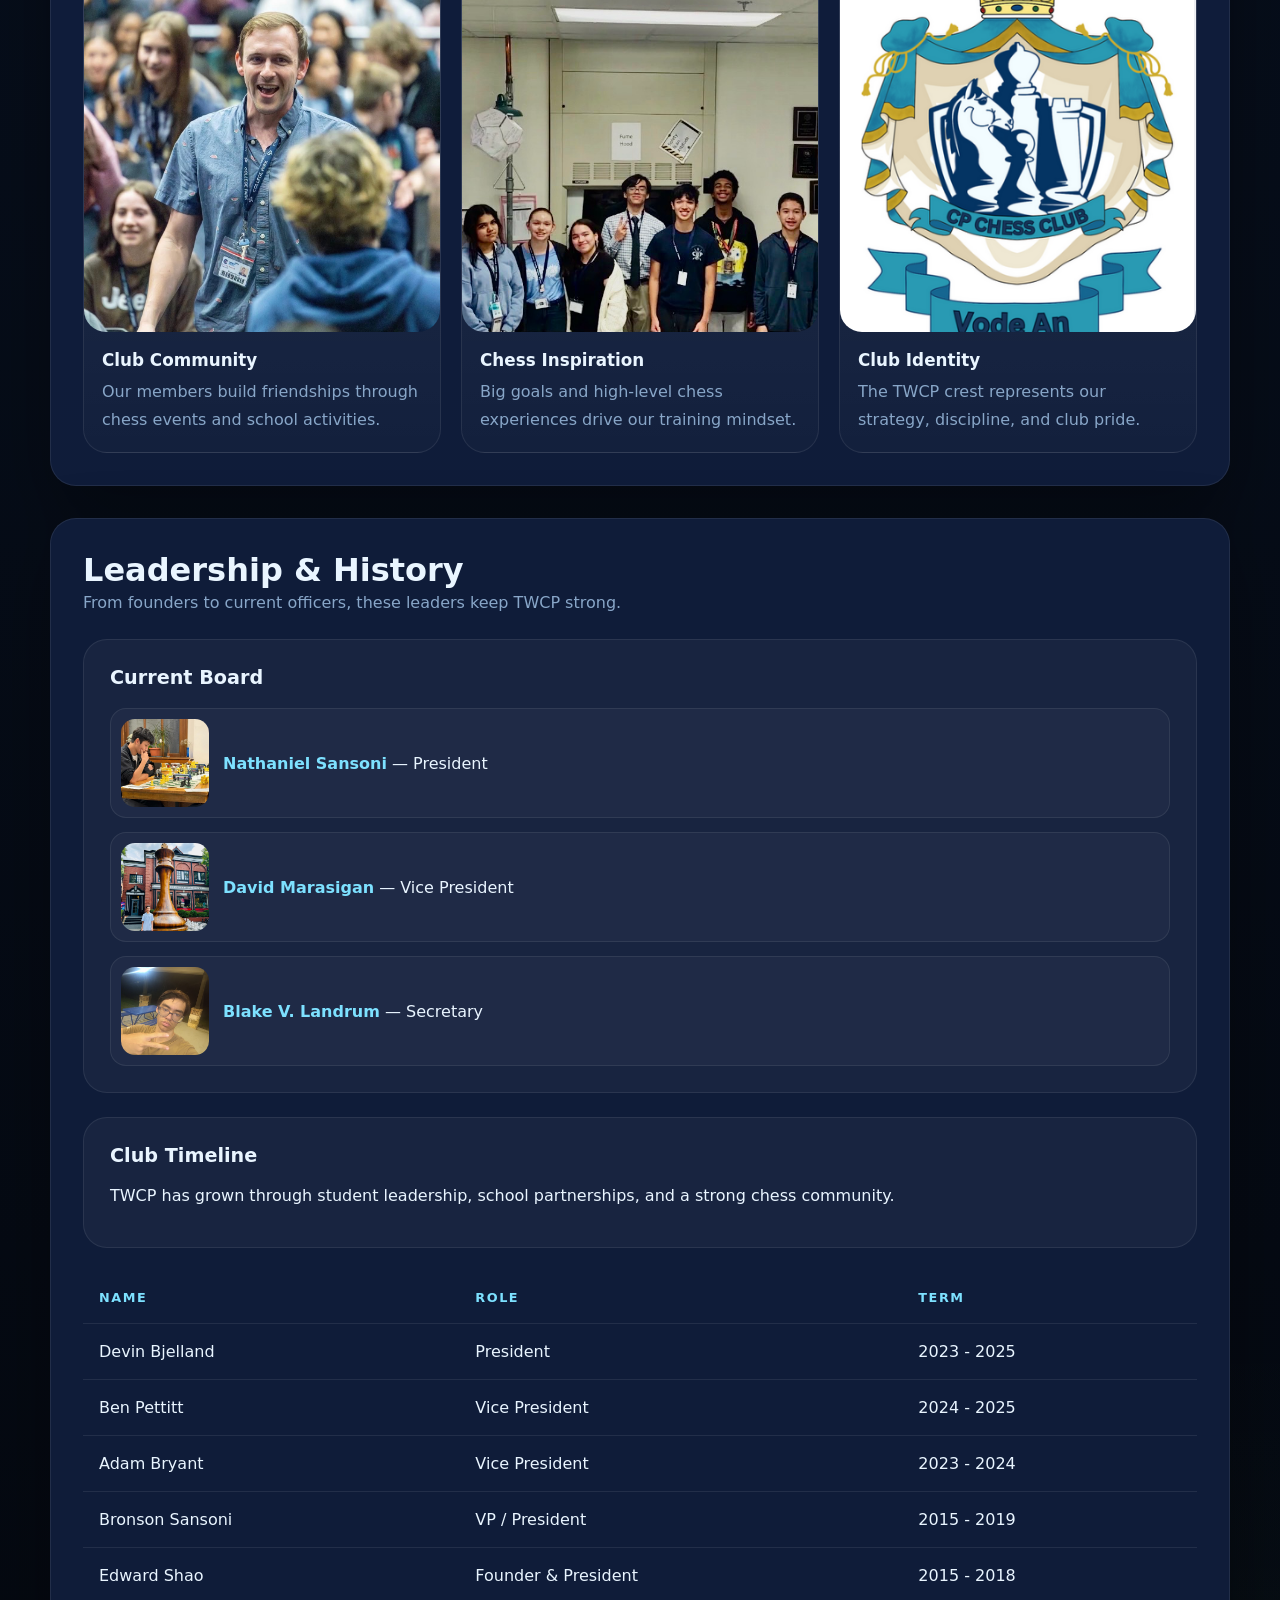
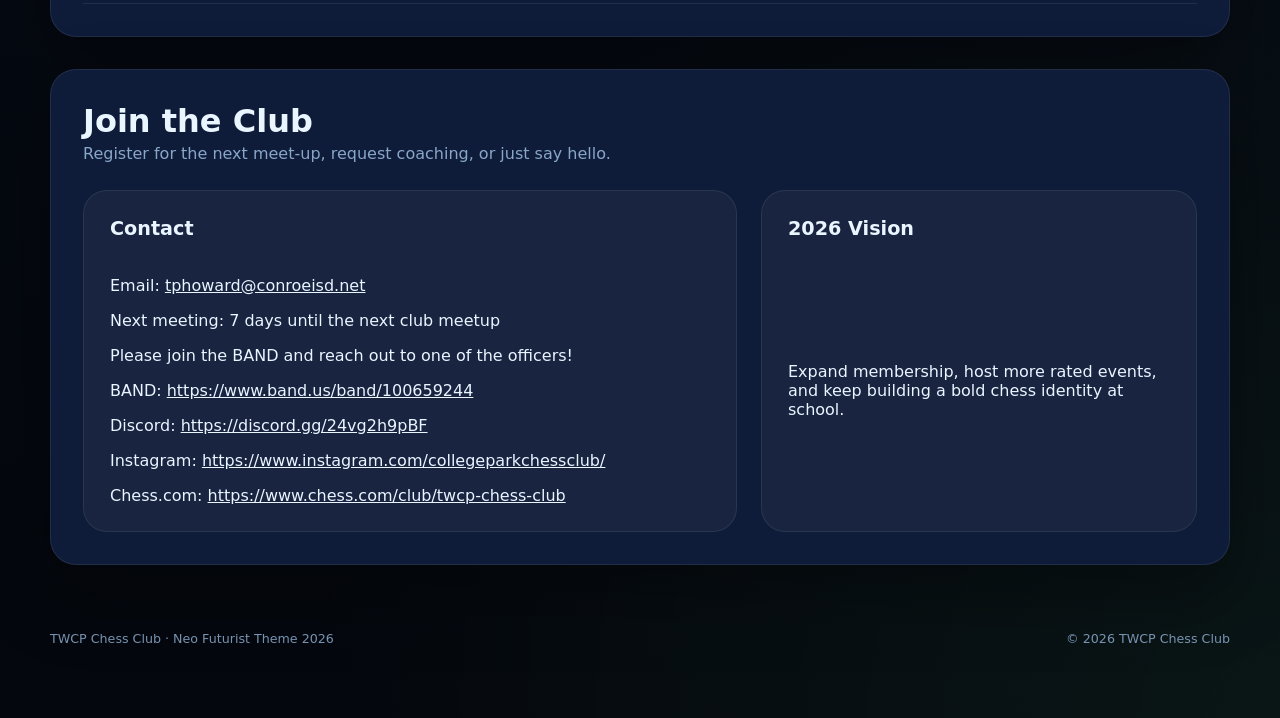
==== commit 98a68e0c: "Add BAND, Discord, Instagram, and Chess.com contact links" ====
--- a/index.html
+++ b/index.html
@@ -90,13 +90,11 @@
                 <div class="content-grid grid-2">
                     <div class="card">
                         <p>TWCP provides weekly tactics workshops, friendly matches, and tournament preparation for every level.</p>
-                        <p>We frequently collaborate with Leo Club, Unite Club, Path Club, Saber, and Robotics.</p>
-                    </div>
-                    <div class="card">
-                        <h3>Sponsor & Mentor</h3>
-                        <p><strong>Mr. Thomas Howard</strong></p>
-                        <p>Our sponsor Mr. Howard has been with us for a long time and continues to mentor the club.</p>
-                        <p>He helps provide equipment, classroom space, and supervision so students can practice, compete, and grow.</p>
+                        <p><strong>Collaborations:</strong> Leo Club, Unite Club, Path Club, Saber, Robotics.</p>
+                    </div>
+                    <div class="card">
+                        <h3>Club Sponsor</h3>
+                        <p><strong>Thomas Howard</strong></p>
                         <p>Email: <a href="mailto:tphoward@conroeisd.net">tphoward@conroeisd.net</a></p>
                     </div>
                 </div>
@@ -136,8 +134,8 @@
                     <article class="gallery-card">
                         <img src="assets/images/club-group.jpg" alt="TWCP Chess Club members group photo">
                         <div class="caption">
-                            <h3>Sponsor Spotlight</h3>
-                            <p>Our sponsor is Mr. Howard, a long-time mentor who supports the team with equipment, classroom space, supervision, and collaboration across campus clubs.</p>
+                            <h3>Club Community</h3>
+                            <p>Our members build friendships through chess events and school activities.</p>
                         </div>
                     </article>
                     <article class="gallery-card">
@@ -150,8 +148,8 @@
                     <article class="gallery-card">
                         <img src="assets/logo.png" alt="TWCP Chess Club crest logo">
                         <div class="caption">
-                            <h3>Vode An · Club Identity</h3>
-                            <p>“Vode An” means “Brothers All,” symbolizing unity, purpose, and shared strength. Our crest reflects chess at its best: every piece has a role, and we improve, compete, and win together at every level.</p>
+                            <h3>Club Identity</h3>
+                            <p>The TWCP crest represents our strategy, discipline, and club pride.</p>
                         </div>
                     </article>
                 </div>
@@ -217,6 +215,11 @@
                         <h3>Contact</h3>
                         <p>Email: <a href="mailto:tphoward@conroeisd.net">tphoward@conroeisd.net</a></p>
                         <p>Next meeting: <span class="next-event">Loading…</span></p>
+                        <p>Please join the BAND and reach out to one of the officers!</p>
+                        <p>BAND: <a href="https://www.band.us/band/100659244" target="_blank" rel="noopener noreferrer">https://www.band.us/band/100659244</a></p>
+                        <p>Discord: <a href="https://discord.gg/24vg2h9pBF" target="_blank" rel="noopener noreferrer">https://discord.gg/24vg2h9pBF</a></p>
+                        <p>Instagram: <a href="https://www.instagram.com/collegeparkchessclub/" target="_blank" rel="noopener noreferrer">https://www.instagram.com/collegeparkchessclub/</a></p>
+                        <p>Chess.com: <a href="https://www.chess.com/club/twcp-chess-club" target="_blank" rel="noopener noreferrer">https://www.chess.com/club/twcp-chess-club</a></p>
                     </div>
                     <div class="card contact-card">
                         <h3>2026 Vision</h3>
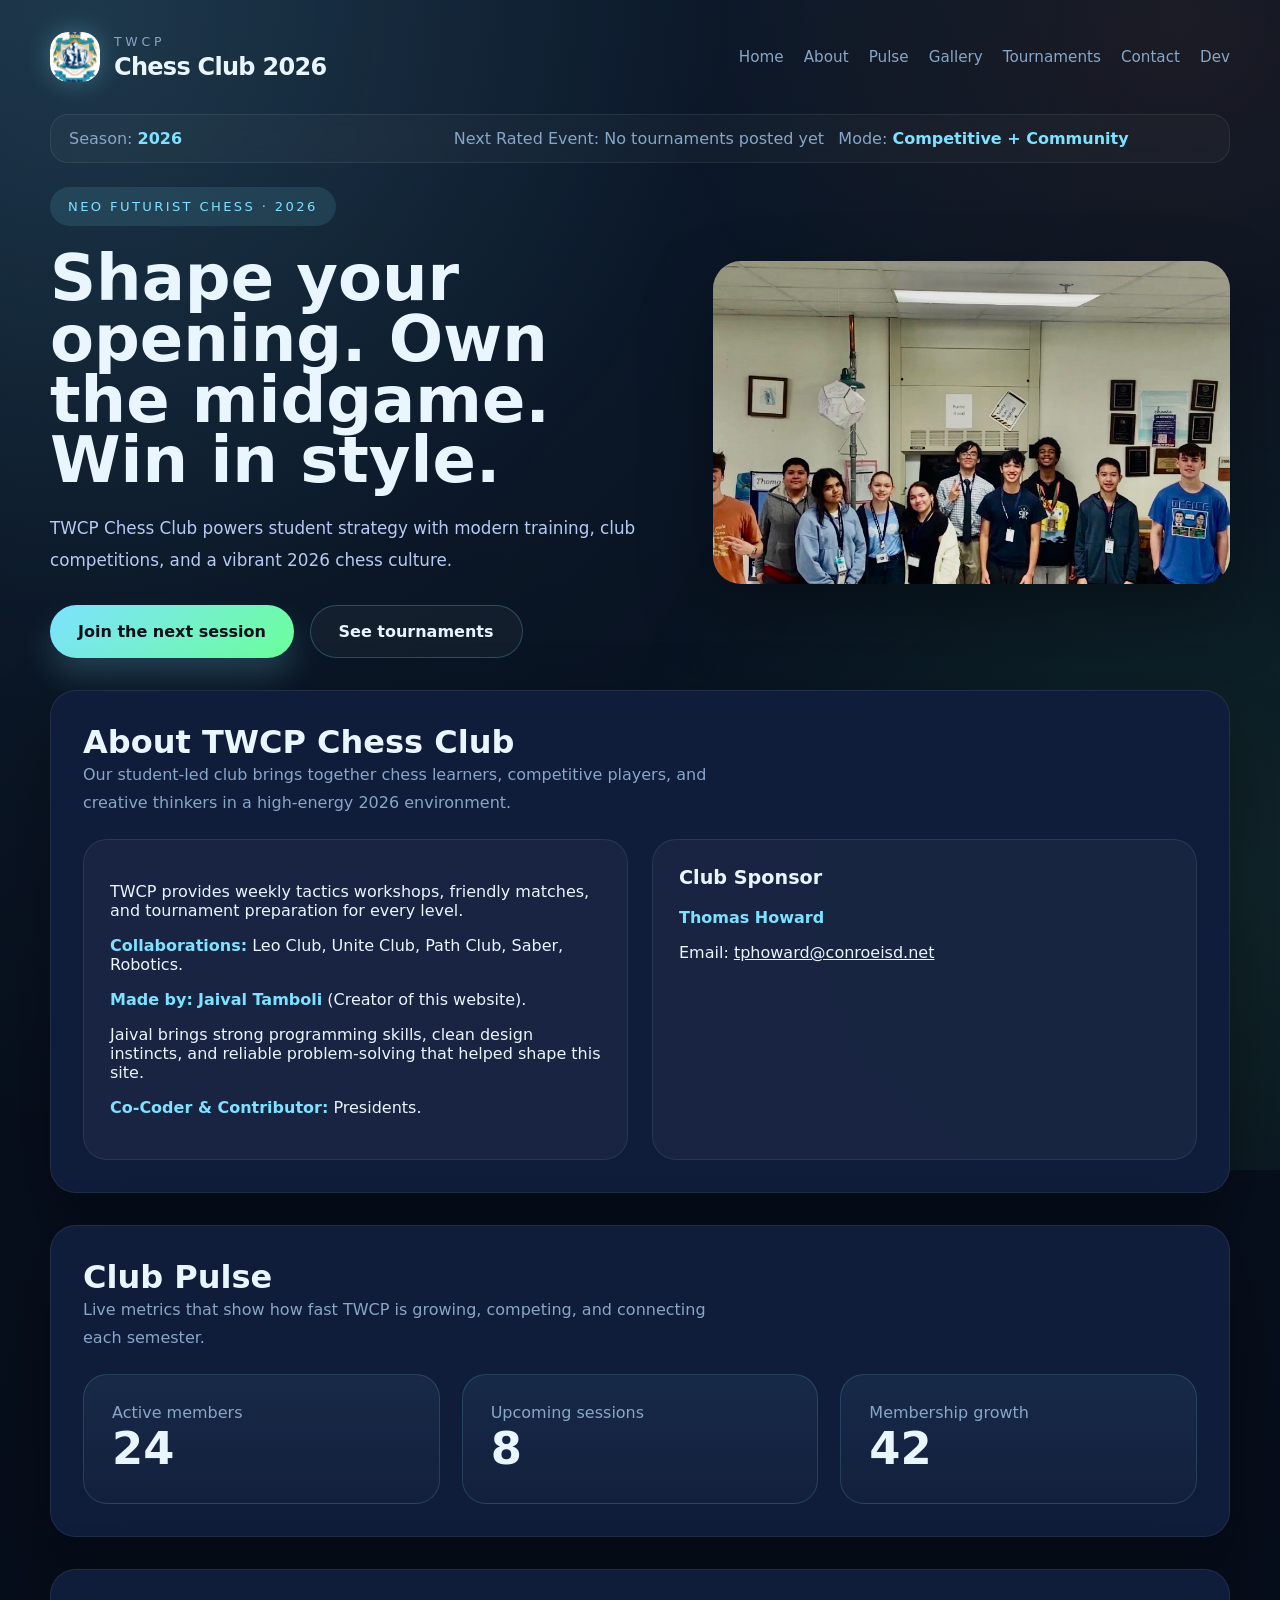
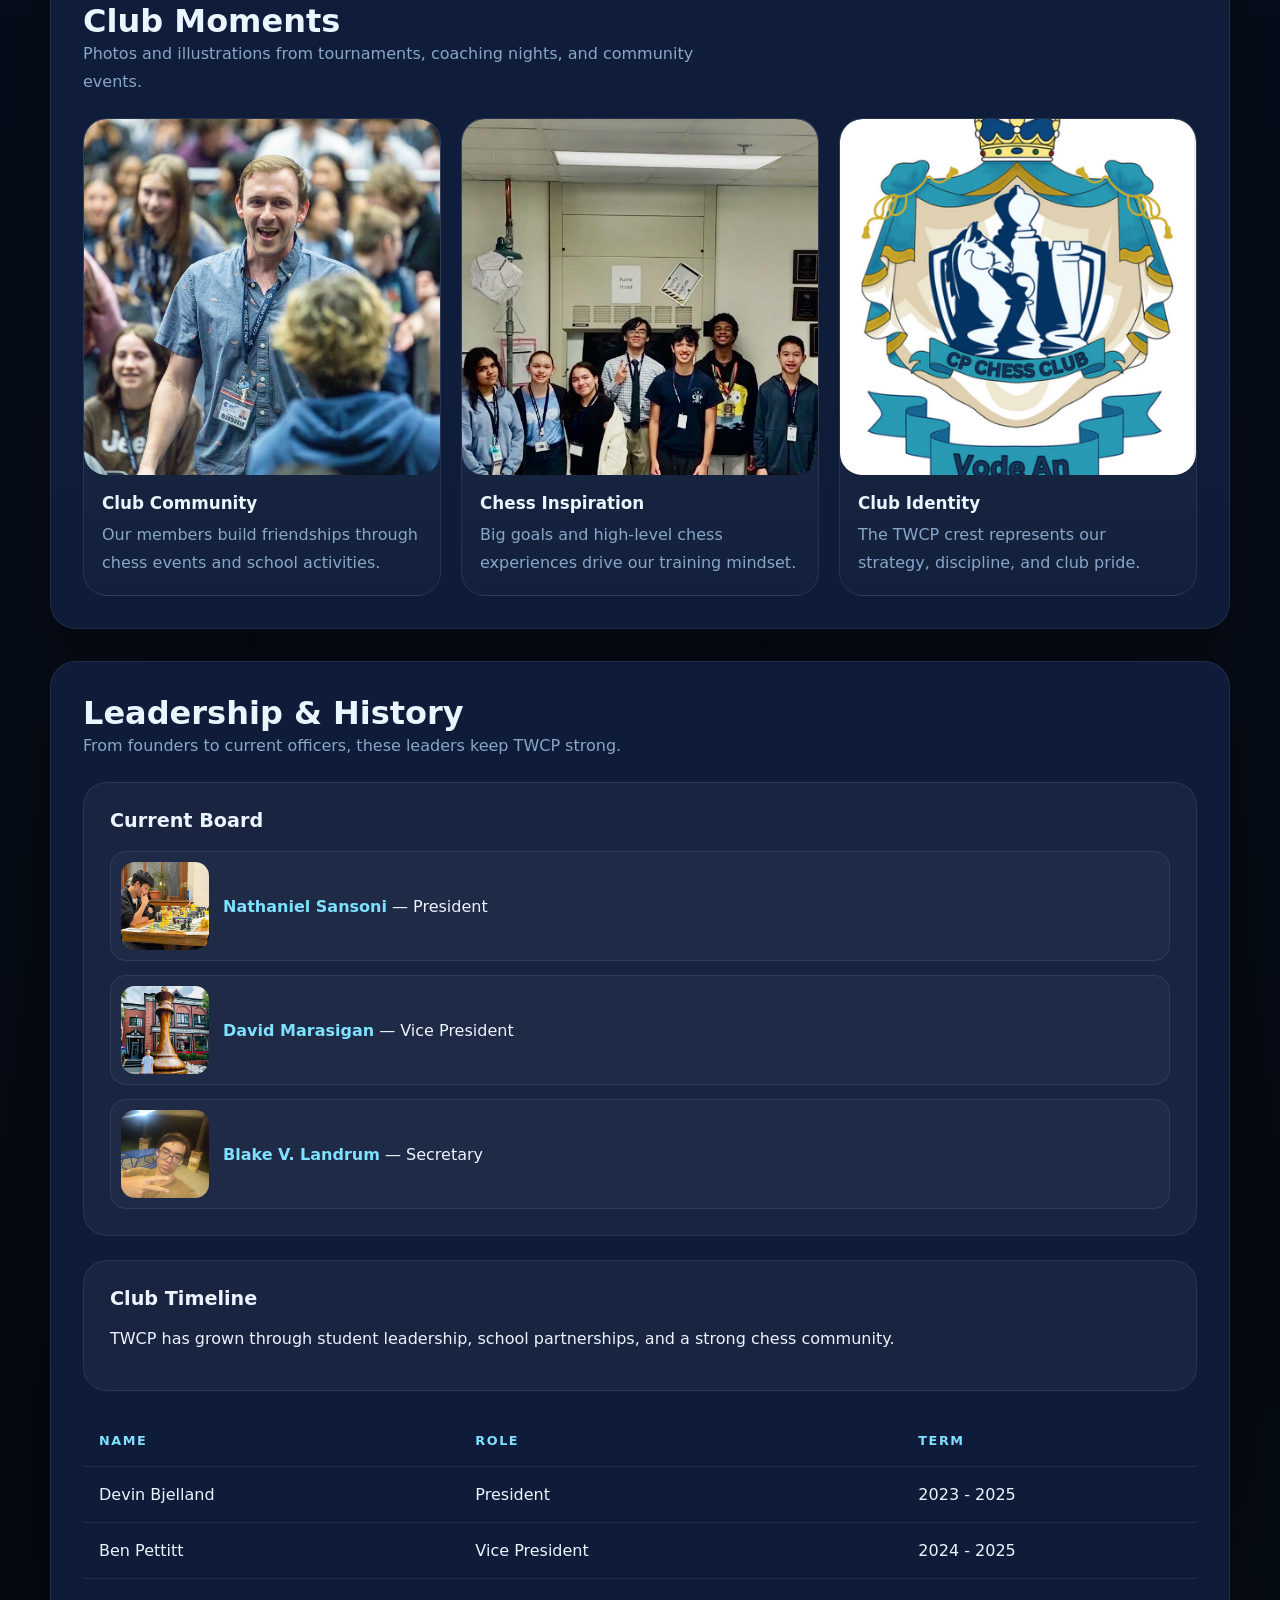
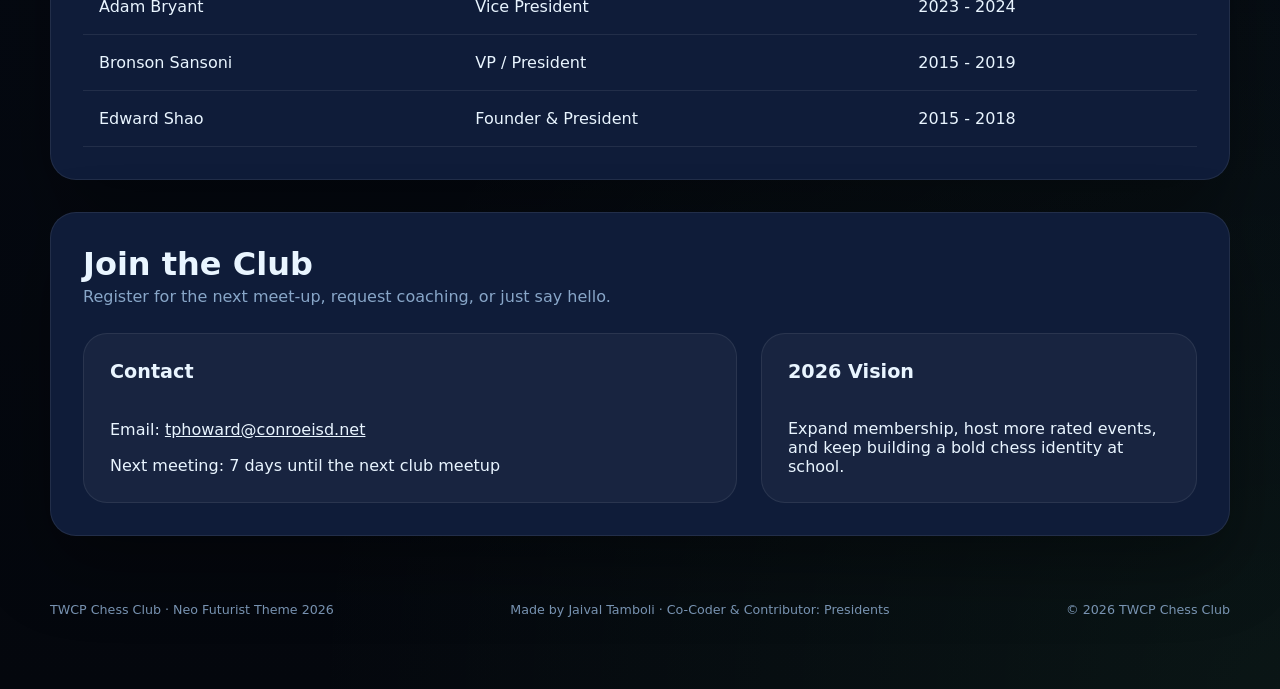
==== commit 6671c547: "Changes to author tag" ====
--- a/index.html
+++ b/index.html
@@ -91,6 +91,9 @@
                     <div class="card">
                         <p>TWCP provides weekly tactics workshops, friendly matches, and tournament preparation for every level.</p>
                         <p><strong>Collaborations:</strong> Leo Club, Unite Club, Path Club, Saber, Robotics.</p>
+                        <p><strong>Made by:</strong> <strong>Jaival Tamboli</strong> (Creator of this website).</p>
+                        <p>Jaival brings strong programming skills, clean design instincts, and reliable problem-solving that helped shape this site.</p>
+                        <p><strong>Co-Coder &amp; Contributor:</strong> Presidents.</p>
                     </div>
                     <div class="card">
                         <h3>Club Sponsor</h3>
@@ -215,11 +218,6 @@
                         <h3>Contact</h3>
                         <p>Email: <a href="mailto:tphoward@conroeisd.net">tphoward@conroeisd.net</a></p>
                         <p>Next meeting: <span class="next-event">Loading…</span></p>
-                        <p>Please join the BAND and reach out to one of the officers!</p>
-                        <p>BAND: <a href="https://www.band.us/band/100659244" target="_blank" rel="noopener noreferrer">https://www.band.us/band/100659244</a></p>
-                        <p>Discord: <a href="https://discord.gg/24vg2h9pBF" target="_blank" rel="noopener noreferrer">https://discord.gg/24vg2h9pBF</a></p>
-                        <p>Instagram: <a href="https://www.instagram.com/collegeparkchessclub/" target="_blank" rel="noopener noreferrer">https://www.instagram.com/collegeparkchessclub/</a></p>
-                        <p>Chess.com: <a href="https://www.chess.com/club/twcp-chess-club" target="_blank" rel="noopener noreferrer">https://www.chess.com/club/twcp-chess-club</a></p>
                     </div>
                     <div class="card contact-card">
                         <h3>2026 Vision</h3>
@@ -231,6 +229,7 @@
 
         <footer class="footer">
             <small>TWCP Chess Club · Neo Futurist Theme 2026</small>
+            <small>Made by Jaival Tamboli · Co-Coder &amp; Contributor: Presidents</small>
             <small>&copy; <span id="year"></span> TWCP Chess Club</small>
         </footer>
     </div>
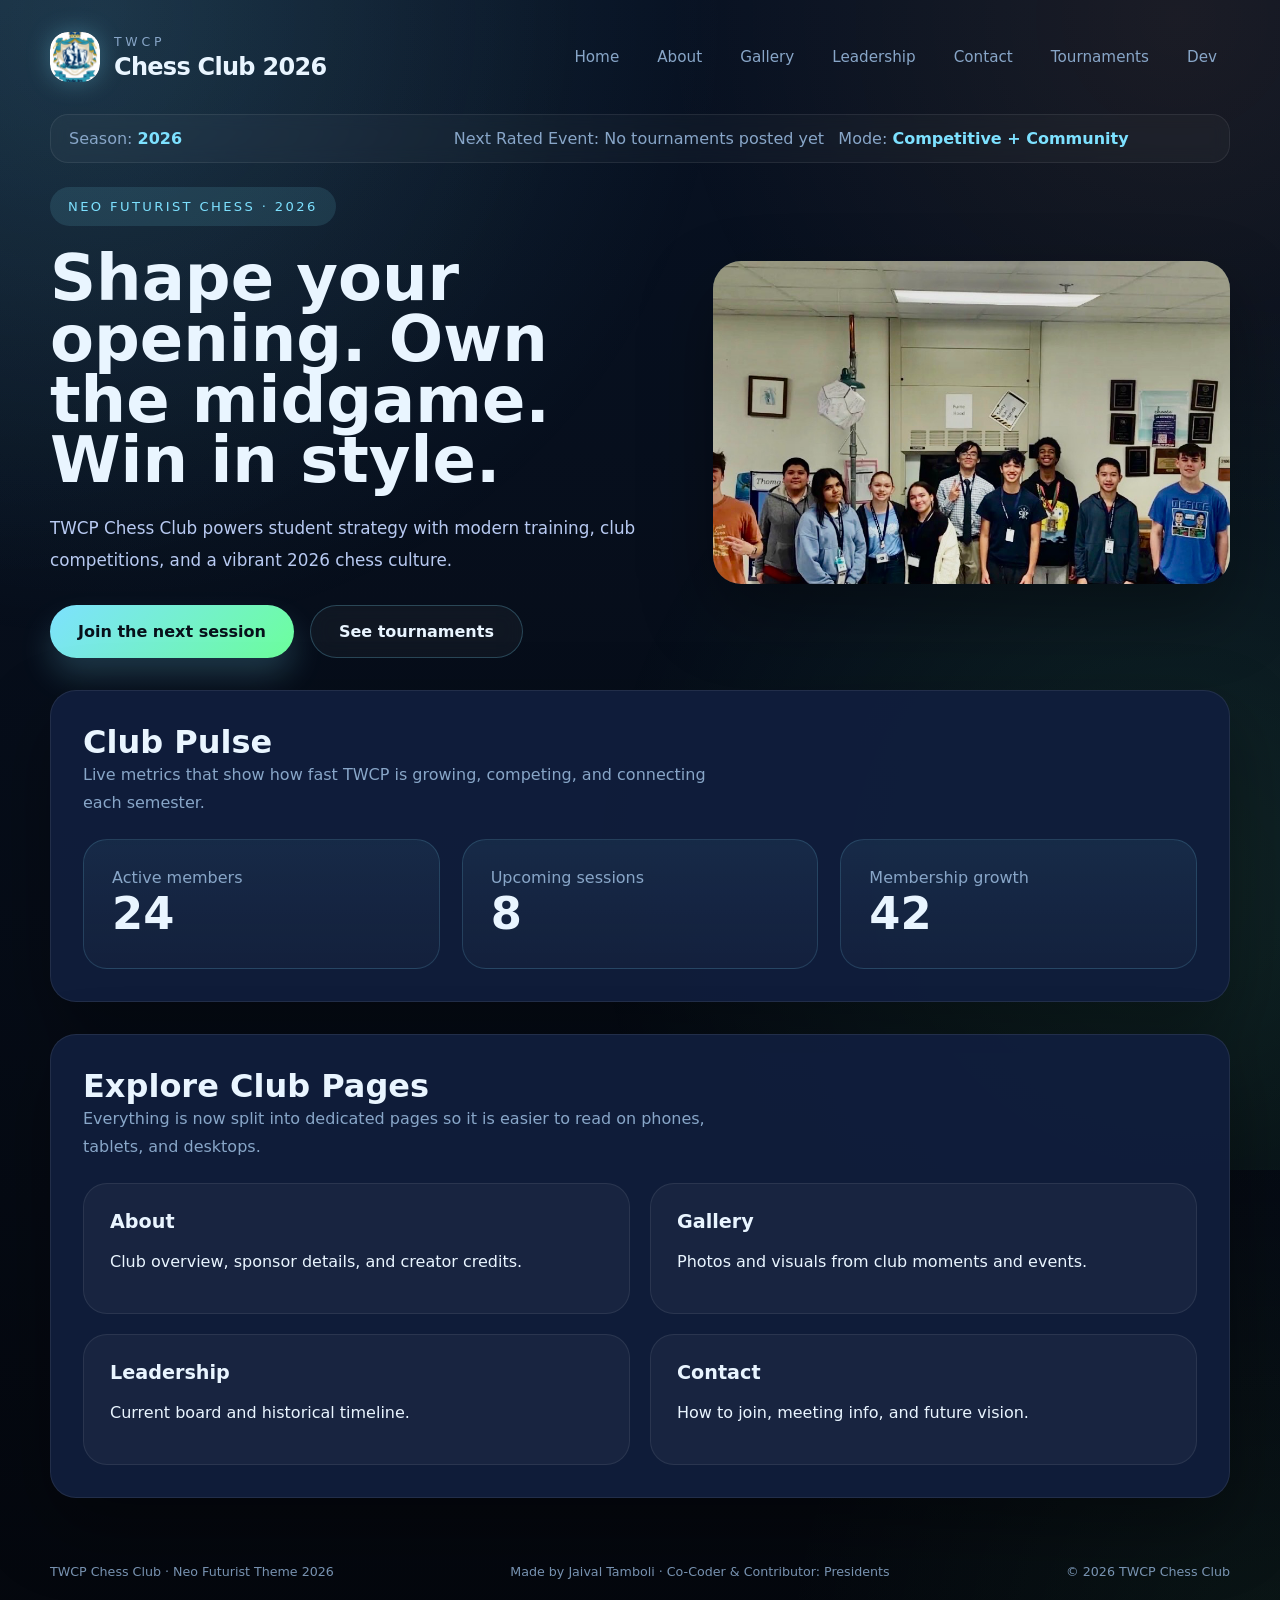
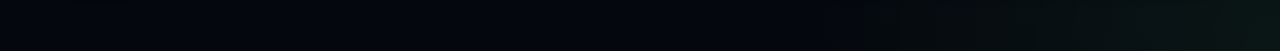
==== commit 0a4d31b4: "Mobile optmization" ====
--- a/index.html
+++ b/index.html
@@ -41,7 +41,7 @@
     <div class="ambient-glow"></div>
     <div class="page">
         <header class="site-header">
-            <a class="brand" href="index.html#home">
+            <a class="brand" href="index.html">
                 <span class="brand-mark"><img src="assets/logo.png" alt="TWCP Chess Club crest"></span>
                 <span class="brand-title">
                     <small>TWCP</small>
@@ -49,12 +49,12 @@
                 </span>
             </a>
             <nav class="site-nav">
-                <a href="#home">Home</a>
-                <a href="#about">About</a>
-                <a href="#pulse">Pulse</a>
-                <a href="#gallery">Gallery</a>
+                <a href="index.html">Home</a>
+                <a href="about.html">About</a>
+                <a href="gallery.html">Gallery</a>
+                <a href="leadership.html">Leadership</a>
+                <a href="contact.html">Contact</a>
                 <a href="tournaments.html">Tournaments</a>
-                <a href="#contact">Contact</a>
                 <a href="dev.html">Dev</a>
             </nav>
         </header>
@@ -65,41 +65,19 @@
                 <p>Next Rated Event: <span class="next-event-inline">Loading…</span></p>
                 <p>Mode: <strong>Competitive + Community</strong></p>
             </section>
+
             <section id="home" class="hero">
                 <div class="hero-copy">
                     <span class="badge">Neo Futurist Chess · 2026</span>
                     <h1 class="hero-title">Shape your opening. Own the midgame. Win in style.</h1>
                     <p>TWCP Chess Club powers student strategy with modern training, club competitions, and a vibrant 2026 chess culture.</p>
                     <div class="hero-actions">
-                        <a href="#contact" class="button button-primary">Join the next session</a>
+                        <a href="contact.html" class="button button-primary">Join the next session</a>
                         <a href="tournaments.html" class="button button-secondary">See tournaments</a>
                     </div>
                 </div>
                 <div class="hero-media">
                     <img src="assets/images/chess-hall.jpg" alt="TWCP member at the World Chess Hall of Fame" loading="lazy">
-                </div>
-            </section>
-
-            <section id="about" class="panel">
-                <div class="section-heading">
-                    <div>
-                        <h2>About TWCP Chess Club</h2>
-                        <p>Our student-led club brings together chess learners, competitive players, and creative thinkers in a high-energy 2026 environment.</p>
-                    </div>
-                </div>
-                <div class="content-grid grid-2">
-                    <div class="card">
-                        <p>TWCP provides weekly tactics workshops, friendly matches, and tournament preparation for every level.</p>
-                        <p><strong>Collaborations:</strong> Leo Club, Unite Club, Path Club, Saber, Robotics.</p>
-                        <p><strong>Made by:</strong> <strong>Jaival Tamboli</strong> (Creator of this website).</p>
-                        <p>Jaival brings strong programming skills, clean design instincts, and reliable problem-solving that helped shape this site.</p>
-                        <p><strong>Co-Coder &amp; Contributor:</strong> Presidents.</p>
-                    </div>
-                    <div class="card">
-                        <h3>Club Sponsor</h3>
-                        <p><strong>Thomas Howard</strong></p>
-                        <p>Email: <a href="mailto:tphoward@conroeisd.net">tphoward@conroeisd.net</a></p>
-                    </div>
                 </div>
             </section>
 
@@ -126,103 +104,30 @@
                 </div>
             </section>
 
-            <section id="gallery" class="panel">
+            <section class="panel">
                 <div class="section-heading">
                     <div>
-                        <h2>Club Moments</h2>
-                        <p>Photos and illustrations from tournaments, coaching nights, and community events.</p>
+                        <h2>Explore Club Pages</h2>
+                        <p>Everything is now split into dedicated pages so it is easier to read on phones, tablets, and desktops.</p>
                     </div>
                 </div>
-                <div class="gallery-grid">
-                    <article class="gallery-card">
-                        <img src="assets/images/club-group.jpg" alt="TWCP Chess Club members group photo">
-                        <div class="caption">
-                            <h3>Club Community</h3>
-                            <p>Our members build friendships through chess events and school activities.</p>
-                        </div>
-                    </article>
-                    <article class="gallery-card">
-                        <img src="assets/images/chess-hall.jpg" alt="TWCP member visiting World Chess Hall of Fame">
-                        <div class="caption">
-                            <h3>Chess Inspiration</h3>
-                            <p>Big goals and high-level chess experiences drive our training mindset.</p>
-                        </div>
-                    </article>
-                    <article class="gallery-card">
-                        <img src="assets/logo.png" alt="TWCP Chess Club crest logo">
-                        <div class="caption">
-                            <h3>Club Identity</h3>
-                            <p>The TWCP crest represents our strategy, discipline, and club pride.</p>
-                        </div>
-                    </article>
-                </div>
-            </section>
-
-            <section id="leadership" class="panel">
-                <div class="section-heading">
-                    <div>
-                        <h2>Leadership & History</h2>
-                        <p>From founders to current officers, these leaders keep TWCP strong.</p>
-                    </div>
-                </div>
-                <div class="content-grid">
-                    <div class="card">
-                        <h3>Current Board</h3>
-                        <div class="leaders-grid">
-                            <article class="leader-card">
-                                <img src="assets/images/nathaniel-sansoni.png" alt="Nathaniel Sansoni portrait">
-                                <p><strong>Nathaniel Sansoni</strong> — President</p>
-                            </article>
-                            <article class="leader-card">
-                                <img src="assets/images/david-marasigan.jpg" alt="David Marasigan portrait">
-                                <p><strong>David Marasigan</strong> — Vice President</p>
-                            </article>
-                            <article class="leader-card">
-                                <img src="assets/images/blake-landrum.jpg" alt="Blake V. Landrum portrait">
-                                <p><strong>Blake V. Landrum</strong> — Secretary</p>
-                            </article>
-                        </div>
-                    </div>
-                    <div class="card">
-                        <h3>Club Timeline</h3>
-                        <p>TWCP has grown through student leadership, school partnerships, and a strong chess community.</p>
-                    </div>
-                </div>
-                <table class="leadership-table">
-                    <thead>
-                        <tr>
-                            <th>Name</th>
-                            <th>Role</th>
-                            <th>Term</th>
-                        </tr>
-                    </thead>
-                    <tbody>
-                        <tr><td>Devin Bjelland</td><td>President</td><td>2023 - 2025</td></tr>
-                        <tr><td>Ben Pettitt</td><td>Vice President</td><td>2024 - 2025</td></tr>
-                        <tr><td>Adam Bryant</td><td>Vice President</td><td>2023 - 2024</td></tr>
-                        <tr><td>Bronson Sansoni</td><td>VP / President</td><td>2015 - 2019</td></tr>
-                        <tr><td>Edward Shao</td><td>Founder & President</td><td>2015 - 2018</td></tr>
-                    </tbody>
-                </table>
-            </section>
-
-            <section id="contact" class="panel">
-                <div class="section-heading">
-                    <div>
-                        <h2>Join the Club</h2>
-                        <p>Register for the next meet-up, request coaching, or just say hello.</p>
-                    </div>
-                </div>
-                <div class="contact-grid">
-                    <div class="card contact-card">
+                <div class="page-links">
+                    <a class="card page-link-card" href="about.html">
+                        <h3>About</h3>
+                        <p>Club overview, sponsor details, and creator credits.</p>
+                    </a>
+                    <a class="card page-link-card" href="gallery.html">
+                        <h3>Gallery</h3>
+                        <p>Photos and visuals from club moments and events.</p>
+                    </a>
+                    <a class="card page-link-card" href="leadership.html">
+                        <h3>Leadership</h3>
+                        <p>Current board and historical timeline.</p>
+                    </a>
+                    <a class="card page-link-card" href="contact.html">
                         <h3>Contact</h3>
-                        <p>Email: <a href="mailto:tphoward@conroeisd.net">tphoward@conroeisd.net</a></p>
-                        <p>Next meeting: <span class="next-event">Loading…</span></p>
-                    </div>
-                    <div class="card contact-card">
-                        <h3>2026 Vision</h3>
-                        <p>Expand membership, host more rated events, and keep building a bold chess identity at school.</p>
-                    </div>
+                        <p>How to join, meeting info, and future vision.</p>
+                    </a>
                 </div>
             </section>
         </main>
--- a/styles.css
+++ b/styles.css
@@ -115,26 +115,34 @@
 }
 
 .brand-title strong {
-    font-size: 1.5rem;
+    font-size: clamp(1.15rem, 2.3vw, 1.5rem);
     letter-spacing: -0.03em;
 }
 
 .site-nav {
     display: flex;
     flex-wrap: wrap;
-    gap: 20px;
+    gap: 12px;
     align-items: center;
 }
 
 .site-nav a {
+    display: inline-flex;
+    align-items: center;
+    justify-content: center;
+    padding: 8px 12px;
+    border-radius: 999px;
     text-decoration: none;
     color: var(--muted);
     font-size: 0.95rem;
-    transition: color 0.24s ease;
+    border: 1px solid transparent;
+    transition: color 0.24s ease, border-color 0.24s ease, background-color 0.24s ease;
 }
 
 .site-nav a:hover {
     color: var(--neon);
+    border-color: rgba(125, 225, 255, 0.24);
+    background: rgba(255, 255, 255, 0.03);
 }
 
 .status-strip {
@@ -291,6 +299,22 @@
     gap: 24px;
 }
 
+.page-links {
+    display: grid;
+    gap: 20px;
+    grid-template-columns: repeat(2, minmax(0, 1fr));
+}
+
+.page-link-card {
+    text-decoration: none;
+    transition: transform 0.22s ease, border-color 0.22s ease;
+}
+
+.page-link-card:hover {
+    transform: translateY(-2px);
+    border-color: rgba(125, 225, 255, 0.3);
+}
+
 .grid-3 {
     grid-template-columns: repeat(3, minmax(0, 1fr));
 }
@@ -378,6 +402,13 @@
     width: 100%;
     border-collapse: collapse;
     margin-top: 24px;
+    min-width: 560px;
+}
+
+.table-scroll {
+    width: 100%;
+    overflow-x: auto;
+    -webkit-overflow-scrolling: touch;
 }
 
 .leaders-grid {
@@ -435,7 +466,7 @@
 .event-list {
     display: grid;
     gap: 16px;
-    grid-template-columns: repeat(3, minmax(0, 1fr));
+    grid-template-columns: repeat(2, minmax(0, 1fr));
 }
 
 .event-card {
@@ -544,33 +575,77 @@
         grid-template-columns: 1fr;
     }
 
+    .grid-2,
     .stats-grid,
     .gallery-grid,
-    .event-list,
-    .status-strip {
+    .status-strip,
+    .page-links {
+        grid-template-columns: 1fr;
+    }
+
+    .event-list {
         grid-template-columns: 1fr;
     }
 
     .contact-grid {
         grid-template-columns: 1fr;
+    }
+}
+
+@media (max-width: 820px) {
+    .panel {
+        padding: 24px 20px;
+    }
+
+    .site-nav {
+        width: 100%;
+        flex-wrap: nowrap;
+        overflow-x: auto;
+        padding-bottom: 4px;
+        scrollbar-width: thin;
     }
 }
 
 @media (max-width: 680px) {
     .page {
         width: calc(100% - 24px);
+        padding-top: 20px;
     }
 
     .site-header {
         align-items: flex-start;
+        gap: 14px;
     }
 
     .site-nav {
-        justify-content: center;
-        width: 100%;
+        justify-content: flex-start;
     }
 
     .hero-title {
-        font-size: 2.8rem;
-    }
-}
+        font-size: clamp(2rem, 10vw, 2.8rem);
+    }
+
+    .hero-copy p {
+        line-height: 1.7;
+        font-size: 1rem;
+    }
+
+    .panel {
+        padding: 20px 16px;
+        border-radius: 20px;
+    }
+
+    .leader-card {
+        grid-template-columns: 1fr;
+        text-align: center;
+    }
+
+    .leader-card img {
+        margin: 0 auto;
+    }
+
+    .footer {
+        flex-direction: column;
+        align-items: flex-start;
+    }
+}
